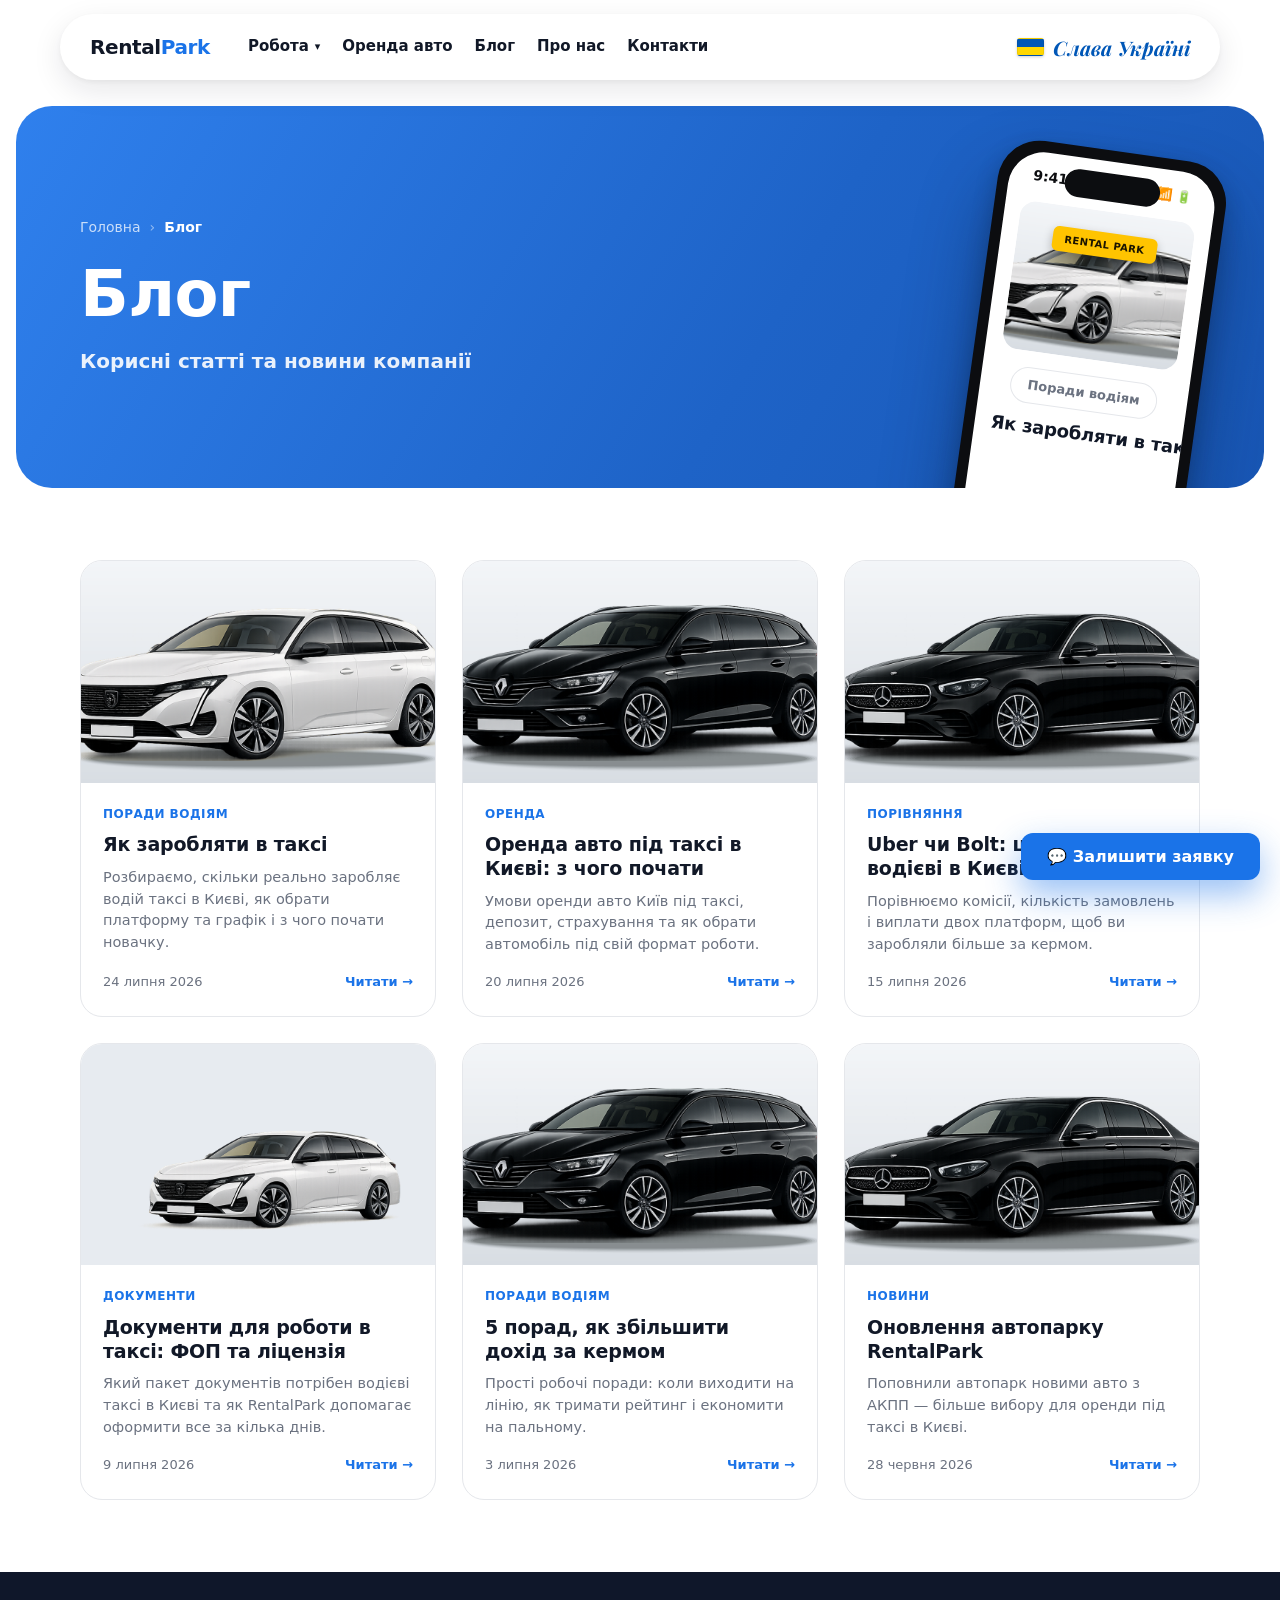
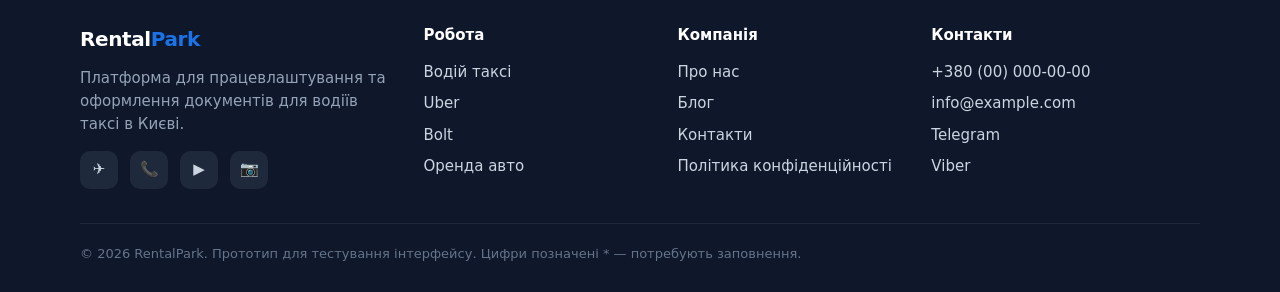
==== blog.html @ f4e036a7 "Add "Слава Україні" slogan to header on all pages Place the slogan in the right side of the header w" ====
<!DOCTYPE html>
<html lang="uk">
<head>
<meta charset="UTF-8">
<meta name="viewport" content="width=device-width, initial-scale=1">
<title>Блог — корисні статті для водіїв таксі в Києві | RentalPark</title>
<meta name="description" content="Блог RentalPark: як заробляти в таксі, оренда авто Київ, поради для водіїв таксі в Києві, порівняння Uber та Bolt, оформлення документів. Корисні статті та новини компанії.">
<meta name="keywords" content="блог таксі, як заробляти в таксі, водій таксі Київ, оренда авто Київ, поради водіям, Uber, Bolt">
<link rel="stylesheet" href="styles.css?v=5">
<link rel="preconnect" href="https://fonts.googleapis.com">
<link rel="preconnect" href="https://fonts.gstatic.com" crossorigin>
<link href="https://fonts.googleapis.com/css2?family=Playfair+Display:ital,wght@1,600;1,700&display=swap" rel="stylesheet">
</head>
<body>

<!-- HEADER -->
<header>
  <div class="nav">
    <a href="index.html" class="logo">Rental<span>Park</span></a>
    <nav class="menu">
      <div class="has-dropdown">
        <button type="button" class="drop-toggle" onclick="toggleDrop(this)">Робота <span class="chev">▾</span></button>
        <div class="dropdown">
          <div class="dd-head">Водій</div>
          <a class="dd-uber" href="uber.html"><span class="dd-dot"></span>Uber</a>
          <a class="dd-bolt" href="bolt.html"><span class="dd-dot"></span>Bolt</a>
        </div>
      </div>
      <a href="orenda.html">Оренда авто</a>
      <a href="blog.html">Блог</a>
      <a href="index.html#about">Про нас</a>
      <a href="index.html#contacts">Контакти</a>
    </nav>
    <div class="nav-right">
      <span class="ua-slogan"><span class="ua-flag" aria-hidden="true"></span>Слава Україні</span>
      <button class="burger" onclick="toggleMenu()">☰</button>
    </div>
  </div>
</header>

<!-- HERO -->
<section class="blog-hero">
  <div class="wrap blog-grid2">
    <div class="bh-text">
      <nav class="crumbs" aria-label="Хлібні крихти">
        <a href="index.html">Головна</a>
        <span class="sep">›</span>
        <span class="cur">Блог</span>
      </nav>
      <h1>Блог</h1>
      <p class="bh-sub">Корисні статті та новини компанії</p>
    </div>
    <div class="bh-phone-wrap">
      <div class="phone">
        <div class="phone-screen">
          <div class="phone-notch"></div>
          <div class="phone-status">
            <span>9:41</span>
            <span class="ps-ic">📶 🔋</span>
          </div>
          <div class="ph-article">
            <div class="ph-photo">
              <img src="peugeot-308.png" alt="Peugeot 308 SW із наклейкою Rental Park" onerror="this.style.display='none'">
              <span class="ph-roof">RENTAL PARK</span>
            </div>
            <span class="ph-cat">Поради водіям</span>
            <div class="ph-title">Як заробляти в таксі</div>
          </div>
        </div>
      </div>
    </div>
  </div>
</section>

<!-- ARTICLES -->
<section id="articles">
  <div class="wrap">
    <div class="grid blog-list">

      <article class="post-card">
        <a class="post-photo" href="#" onclick="return false;"><img src="peugeot-308.png" alt="Як заробляти в таксі" loading="lazy" onerror="this.style.display='none'"></a>
        <div class="post-body">
          <span class="post-cat">Поради водіям</span>
          <h3>Як заробляти в таксі</h3>
          <p>Розбираємо, скільки реально заробляє водій таксі в Києві, як обрати платформу та графік і з чого почати новачку.</p>
          <div class="post-foot"><span>24 липня 2026</span><a class="read" href="#" onclick="return false;">Читати →</a></div>
        </div>
      </article>

      <article class="post-card">
        <a class="post-photo" href="#" onclick="return false;"><img src="renault-megane.png" alt="Оренда авто під таксі" loading="lazy" onerror="this.style.display='none'"></a>
        <div class="post-body">
          <span class="post-cat">Оренда</span>
          <h3>Оренда авто під таксі в Києві: з чого почати</h3>
          <p>Умови оренди авто Київ під таксі, депозит, страхування та як обрати автомобіль під свій формат роботи.</p>
          <div class="post-foot"><span>20 липня 2026</span><a class="read" href="#" onclick="return false;">Читати →</a></div>
        </div>
      </article>

      <article class="post-card">
        <a class="post-photo" href="#" onclick="return false;"><img src="mercedes-e.png" alt="Uber чи Bolt" loading="lazy" onerror="this.style.display='none'"></a>
        <div class="post-body">
          <span class="post-cat">Порівняння</span>
          <h3>Uber чи Bolt: що обрати водієві в Києві</h3>
          <p>Порівнюємо комісії, кількість замовлень і виплати двох платформ, щоб ви заробляли більше за кермом.</p>
          <div class="post-foot"><span>15 липня 2026</span><a class="read" href="#" onclick="return false;">Читати →</a></div>
        </div>
      </article>

      <article class="post-card">
        <a class="post-photo" href="#" onclick="return false;"><img src="car-rental.png" alt="Документи для роботи в таксі" loading="lazy" onerror="this.style.display='none'"></a>
        <div class="post-body">
          <span class="post-cat">Документи</span>
          <h3>Документи для роботи в таксі: ФОП та ліцензія</h3>
          <p>Який пакет документів потрібен водієві таксі в Києві та як RentalPark допомагає оформити все за кілька днів.</p>
          <div class="post-foot"><span>9 липня 2026</span><a class="read" href="#" onclick="return false;">Читати →</a></div>
        </div>
      </article>

      <article class="post-card">
        <a class="post-photo" href="#" onclick="return false;"><img src="renault-megane.png" alt="Як збільшити дохід за кермом" loading="lazy" onerror="this.style.display='none'"></a>
        <div class="post-body">
          <span class="post-cat">Поради водіям</span>
          <h3>5 порад, як збільшити дохід за кермом</h3>
          <p>Прості робочі поради: коли виходити на лінію, як тримати рейтинг і економити на пальному.</p>
          <div class="post-foot"><span>3 липня 2026</span><a class="read" href="#" onclick="return false;">Читати →</a></div>
        </div>
      </article>

      <article class="post-card">
        <a class="post-photo" href="#" onclick="return false;"><img src="mercedes-e.png" alt="Оновлення автопарку RentalPark" loading="lazy" onerror="this.style.display='none'"></a>
        <div class="post-body">
          <span class="post-cat">Новини</span>
          <h3>Оновлення автопарку RentalPark</h3>
          <p>Поповнили автопарк новими авто з АКПП — більше вибору для оренди під таксі в Києві.</p>
          <div class="post-foot"><span>28 червня 2026</span><a class="read" href="#" onclick="return false;">Читати →</a></div>
        </div>
      </article>

    </div>
  </div>
</section>

<!-- FOOTER -->
<footer id="contacts">
  <div class="wrap">
    <div class="foot-grid">
      <div>
        <div class="logo" style="color:#fff;margin-bottom:12px">Rental<span>Park</span></div>
        <p style="color:#94A3B8">Платформа для працевлаштування та оформлення документів для водіїв таксі в Києві.</p>
        <div class="socials"><a href="#">✈</a><a href="#">📞</a><a href="#">▶</a><a href="#">📷</a></div>
      </div>
      <div><h5>Робота</h5><div class="foot-links"><a href="index.html#work">Водій таксі</a><a href="uber.html">Uber</a><a href="bolt.html">Bolt</a><a href="orenda.html">Оренда авто</a></div></div>
      <div><h5>Компанія</h5><div class="foot-links"><a href="index.html#about">Про нас</a><a href="blog.html">Блог</a><a href="index.html#contacts">Контакти</a><a href="#">Політика конфіденційності</a></div></div>
      <div><h5>Контакти</h5><div class="foot-links"><a href="tel:+380000000000">+380 (00) 000-00-00</a><a href="mailto:info@example.com">info@example.com</a><a href="#">Telegram</a><a href="#">Viber</a></div></div>
    </div>
    <div class="copyright">© 2026 RentalPark. Прототип для тестування інтерфейсу. Цифри позначені * — потребують заповнення.</div>
  </div>
</footer>

<!-- STICKY CTA -->
<button class="btn btn-primary sticky-cta mobile-bar" onclick="openModal()">💬 Залишити заявку</button>

<!-- MODAL -->
<div class="modal" id="modal">
  <div class="join-box">
    <button class="join-close" onclick="closeModal()" aria-label="Закрити">×</button>
    <div class="join-content">
      <h2>Приєднуйся до<br>нашої команди!</h2>
      <p>Заповніть форму нижче та наші менеджери зв'яжуться із вами.</p>
      <form onsubmit="return submitForm(event,'f2')">
        <div class="join-fields">
          <label class="join-input">
            <svg viewBox="0 0 24 24" width="18" height="18" fill="#111" aria-hidden="true"><path d="M12 12a5 5 0 1 0 0-10 5 5 0 0 0 0 10Zm0 2c-5 0-9 2.5-9 6v1h18v-1c0-3.5-4-6-9-6Z"/></svg>
            <input required type="text" placeholder="Ваше ім'я">
          </label>
          <label class="join-input">
            <svg viewBox="0 0 24 24" width="18" height="18" fill="#111" aria-hidden="true"><path d="M6.6 10.8a15 15 0 0 0 6.6 6.6l2.2-2.2c.3-.3.7-.4 1-.2 1.1.4 2.3.6 3.6.6.6 0 1 .4 1 1V20c0 .6-.4 1-1 1C10.6 21 3 13.4 3 4c0-.6.4-1 1-1h3.4c.6 0 1 .4 1 1 0 1.3.2 2.5.6 3.6.1.4 0 .8-.3 1l-2.1 2.2Z"/></svg>
            <input required type="tel" placeholder="+380 000 000-00">
          </label>
        </div>
        <div class="join-submit-row">
          <button class="join-btn" type="submit"><span class="jb-ic">↘</span>Залишити заявку</button>
          <p class="join-consent">Натискаючи кнопку «Залишити заявку», ви автоматично погоджуєтесь із <a href="#">політикою конфіденційності</a> та обробкою персональних даних.</p>
        </div>
      </form>
      <div class="ok-msg" id="ok-f2">✓ Дякуємо! Менеджер зв'яжеться найближчим часом.</div>
    </div>
    <img class="join-photo" src="join.png" alt="" onerror="this.style.display='none'">
  </div>
</div>

<script src="app.js"></script>
</body>
</html>
---- styles.css ----
:root{
    --primary:#1A73E8; --primary-600:#155CC0; --accent:#FFC400;
    --ink:#111827; --muted:#6B7280; --bg:#FFFFFF; --bg-soft:#F5F7FA;
    --success:#16A34A; --line:#E5E7EB; --radius:16px;
    --shadow:0 10px 30px rgba(17,24,39,.08);
    --font:"Segoe UI",Roboto,Inter,system-ui,Arial,sans-serif;
  }
  *{box-sizing:border-box;margin:0;padding:0}
  html{scroll-behavior:smooth}
  body{font-family:var(--font);color:var(--ink);background:var(--bg);line-height:1.55;font-size:17px}
  img{max-width:100%;display:block}
  a{color:inherit;text-decoration:none}
  .wrap{max-width:1160px;margin:0 auto;padding:0 20px}
  section{padding:72px 0}
  h1,h2,h3{line-height:1.15;font-weight:800;letter-spacing:-.01em}
  h2{font-size:clamp(26px,3.4vw,38px);margin-bottom:12px}
  .lead{color:var(--muted);font-size:18px;max-width:720px}
  .center{text-align:center;margin-inline:auto}
  .btn{display:inline-flex;align-items:center;gap:8px;border:0;cursor:pointer;
    font-family:inherit;font-weight:700;font-size:16px;padding:14px 26px;border-radius:12px;transition:.18s}
  .btn-primary{background:var(--primary);color:#fff}
  .btn-primary:hover{background:var(--primary-600);transform:translateY(-1px)}
  .btn-ghost{background:#fff;color:var(--primary);border:2px solid var(--primary)}
  .btn-ghost:hover{background:var(--primary);color:#fff}
  .btn-lg{padding:16px 32px;font-size:17px}
  .tag{display:inline-flex;align-items:center;gap:8px;background:rgba(26,115,232,.1);
    color:var(--primary-600);font-weight:700;font-size:14px;padding:8px 14px;border-radius:999px}
  .grid{display:grid;gap:22px}

  /* HEADER */
  header{position:sticky;top:0;z-index:40;background:transparent;padding:14px 16px}
  .nav{max-width:1160px;margin:0 auto;display:flex;align-items:center;gap:26px;height:66px;
    padding:0 30px;background:#fff;border-radius:40px;
    box-shadow:0 10px 30px rgba(17,24,39,.10),0 2px 6px rgba(17,24,39,.05)}
  .logo{font-weight:900;font-size:20px;letter-spacing:-.02em}
  .logo span{color:var(--primary)}
  .menu{display:flex;gap:22px;margin-left:12px;font-weight:600;font-size:15px}
  .menu a:hover{color:var(--primary)}
  .nav-right{margin-left:auto;display:flex;align-items:center;gap:16px}
  .phone{font-weight:800;white-space:nowrap}
  .ua-slogan{display:inline-flex;align-items:center;gap:9px;white-space:nowrap;
    font-family:"Playfair Display",Georgia,"Times New Roman",serif;
    font-style:italic;font-weight:700;font-size:20px;letter-spacing:.01em;
    color:#0057B7;text-shadow:0 1px 0 rgba(255,255,255,.6)}
  .ua-flag{width:27px;height:18px;flex:0 0 auto;border-radius:3px;
    background:linear-gradient(#0057B7 0 50%,#FFD700 50% 100%);
    box-shadow:0 1px 3px rgba(0,0,0,.18);border:1px solid rgba(0,0,0,.06)}
  .burger{display:none;font-size:26px;background:none;border:0;cursor:pointer}
  @media(max-width:560px){.ua-slogan{font-size:16px;gap:7px}.ua-flag{width:22px;height:15px}}
  @media(max-width:380px){.ua-slogan .ua-flag{display:none}}

  /* HEADER DROPDOWN */
  .has-dropdown{position:relative}
  .drop-toggle{display:inline-flex;align-items:center;gap:6px;cursor:pointer;
    font-family:inherit;font-weight:600;font-size:15px;color:inherit;background:none;border:0;padding:0}
  .drop-toggle:hover{color:var(--primary)}
  .drop-toggle .chev{font-size:11px;transition:transform .2s}
  .has-dropdown:hover .drop-toggle .chev,.has-dropdown.open .drop-toggle .chev{transform:rotate(180deg)}
  .dropdown{position:absolute;top:calc(100% + 12px);left:-14px;min-width:200px;background:#fff;
    border:1px solid var(--line);border-radius:14px;box-shadow:var(--shadow);padding:8px;
    opacity:0;visibility:hidden;transform:translateY(6px);transition:.18s;z-index:50}
  .has-dropdown:hover .dropdown,.has-dropdown.open .dropdown{opacity:1;visibility:visible;transform:translateY(0)}
  .dropdown::before{content:"";position:absolute;top:-12px;left:0;right:0;height:12px}
  .dd-head{font-size:12px;font-weight:700;text-transform:uppercase;letter-spacing:.05em;
    color:var(--muted);padding:8px 12px;border-bottom:1px solid var(--line);margin-bottom:6px}
  .dropdown a{display:flex;align-items:center;gap:12px;padding:10px 12px;border-radius:10px;
    font-weight:700;font-size:15px;transition:.15s}
  .dropdown a:hover{background:var(--bg-soft)}
  .dd-dot{width:10px;height:10px;flex:0 0 10px;border-radius:50%}
  .dd-uber{color:#111827}
  .dd-uber .dd-dot{background:#111827}
  .dd-bolt{color:#34C759}
  .dd-bolt .dd-dot{background:#34C759}

  /* HERO */
  .hero{background:linear-gradient(180deg,#E9F2FE 0%,#D6E6FF 100%);
    border-radius:36px;margin:12px 16px 0;padding:clamp(30px,4vw,58px) 0}
  .hero-grid{display:grid;grid-template-columns:1fr 1fr;gap:48px;align-items:center}
  .hero h1{font-size:clamp(32px,4.6vw,54px);margin:0 0 22px}
  .hero .accent{color:var(--primary)}
  .hero-text .lead{margin-bottom:30px}

  /* START BUTTON */
  .btn-start{display:inline-flex;align-items:center;gap:16px;background:var(--accent);
    color:#1a1400;font-weight:800;font-size:18px;padding:8px 32px 8px 8px;border-radius:999px;
    box-shadow:0 12px 26px rgba(255,196,0,.4);transition:.2s}
  .btn-start:hover{transform:translateY(-2px);box-shadow:0 16px 32px rgba(255,196,0,.5)}
  .bs-ic{width:52px;height:52px;flex:0 0 52px;border-radius:50%;background:#fff;color:#111;
    display:grid;place-items:center;font-size:22px}

  /* HERO CARDS */
  .hero-cards{display:grid;grid-template-columns:1fr 1fr;gap:16px}
  .hcard{position:relative;display:flex;flex-direction:column;border-radius:22px;
    padding:26px 28px;min-height:224px;overflow:hidden;transition:.2s}
  .hcard:hover{transform:translateY(-4px)}
  .hc-yellow{grid-column:1 / -1}
  .hc-arrow{position:absolute;top:22px;right:22px;width:46px;height:46px;flex:0 0 46px;
    border-radius:50%;background:#fff;color:#111;display:grid;place-items:center;
    font-size:22px;transition:.2s}
  .hcard:hover .hc-arrow{transform:translate(3px,-3px)}
  .hc-label{font-size:15px;font-weight:600;opacity:.85;margin-bottom:6px}
  .hc-title{font-size:clamp(22px,2.3vw,29px);font-weight:800;line-height:1.1;
    letter-spacing:-.01em;max-width:78%}
  .hc-foot{margin-top:auto;padding-top:20px}
  .hc-foot span{display:block;font-size:14px;opacity:.82;margin-bottom:2px}
  .hc-foot b{font-size:clamp(20px,2.1vw,26px);font-weight:900}
  .hc-blue{background:var(--primary);color:#fff}
  .hc-green{background:#3FCB79;color:#0E2D18}
  .hc-yellow{background:#FFBB00;color:#3a2f00}
  .hc-car{position:absolute;right:-2%;bottom:-6%;width:66%;max-width:440px;height:auto;
    pointer-events:none;z-index:0}
  .hcard .hc-label,.hcard .hc-title,.hcard .hc-foot{position:relative;z-index:2}
  .hcard .hc-arrow{z-index:3}
  @media(max-width:900px){.hc-car{width:58%;bottom:-4%}}
  @media(max-width:560px){
    .hero-cards{grid-template-columns:1fr;gap:14px}
    .hcard{min-height:auto;padding:30px 26px;text-align:center}
    .hc-arrow{top:20px;right:20px}
    .hc-title{max-width:none;font-size:26px;overflow-wrap:break-word}
    .hc-yellow{text-align:left}
    .hc-yellow .hc-title{max-width:70%}
    .hc-car{width:52%;bottom:-2%}
  }

  /* WHY / ABOUT */
  .why-grid{display:grid;grid-template-columns:1fr 1fr;gap:56px;align-items:stretch}
  .why-left{display:flex;flex-direction:column;justify-content:space-between;gap:40px}
  .why-left h2{font-size:clamp(28px,3.4vw,44px);line-height:1.12;margin:0}
  .why-right p{color:var(--muted);font-size:17px;line-height:1.6;margin-bottom:18px}
  .why-right p:last-child{margin-bottom:0}
  .why-right strong{color:var(--ink);font-weight:800}
  .proof{display:flex;align-items:center}
  .avatars{display:flex;position:relative;z-index:2}
  .avatar{width:50px;height:50px;border-radius:50%;border:3px solid #fff;overflow:hidden;
    margin-right:-14px;box-shadow:0 3px 10px rgba(17,24,39,.15);
    background-image:url("data:image/svg+xml,%3Csvg xmlns='http://www.w3.org/2000/svg' viewBox='0 0 40 40'%3E%3Ccircle cx='20' cy='15' r='7' fill='white'/%3E%3Cpath d='M7 36c0-7.2 5.8-13 13-13s13 5.8 13 13z' fill='white'/%3E%3C/svg%3E");
    background-repeat:no-repeat;background-position:center bottom;background-size:78%}
  .avatar:nth-child(1){background-color:#60A5FA}
  .avatar:nth-child(2){background-color:#34D399}
  .avatar:nth-child(3){background-color:#94A3B8}
  .avatar img{width:100%;height:100%;object-fit:cover;border-radius:50%}
  .proof-pill{display:flex;align-items:center;gap:14px;background:#fff;border:1px solid var(--line);
    border-radius:999px;padding:12px 28px 12px 34px;margin-left:-16px;box-shadow:var(--shadow)}
  .proof-pill b{font-size:32px;font-weight:900;color:#F2A200;line-height:1}
  .proof-pill span{font-size:14px;color:var(--muted);line-height:1.3}
  @media(max-width:900px){.why-grid{grid-template-columns:1fr;gap:36px}}

  /* ROAD / EARN */
  .road-sec{background:var(--bg-soft)}
  .road-grid{display:grid;grid-template-columns:1fr 1fr;gap:40px;align-items:center}
  .road-text h2{margin:0}
  .accent-y{color:#F5A200}
  .road-list{list-style:none;display:grid;gap:20px;margin-top:30px}
  .road-list li{position:relative;padding-left:28px;font-size:20px;font-weight:700;
    letter-spacing:-.01em;color:var(--ink)}
  .road-list li::before{content:"";position:absolute;left:2px;top:.62em;width:10px;height:10px;
    border-radius:50%;background:var(--primary);transform:translateY(-50%)}
  .road-art{display:flex;justify-content:center}
  .road-art svg{width:100%;max-width:400px;height:auto}
  .road-dash{animation:dashmove 1.4s linear infinite}
  @keyframes dashmove{to{stroke-dashoffset:-100}}
  .road-car{animation:carbob 2.6s ease-in-out infinite}
  @keyframes carbob{0%,100%{transform:translateY(0)}50%{transform:translateY(-7px)}}
  @media(prefers-reduced-motion:reduce){.road-dash,.road-car{animation:none}}
  @media(max-width:900px){.road-grid{grid-template-columns:1fr;gap:24px}
    .road-art svg{max-width:300px}}

  /* PLATFORM TABS */
  .ptabs{display:flex;gap:8px;padding-left:10px;position:relative;z-index:2}
  .ptab{font-family:inherit;font-weight:800;font-size:16px;padding:15px 38px;border:0;cursor:pointer;
    background:#E7E9EE;color:var(--muted);border-radius:16px 16px 0 0;margin-bottom:-8px;transition:.15s}
  .ptab:hover{color:var(--ink)}
  .ptab[data-tab="uber"].is-active{background:#0E0E0E;color:#fff}
  .ptab[data-tab="bolt"].is-active{background:#0F1512;color:#fff}
  .ptab-mobile{display:none;align-items:center;justify-content:space-between;margin-bottom:14px}
  .pnav{width:46px;height:46px;border-radius:50%;border:1px solid var(--line);background:#fff;
    font-size:22px;line-height:1;cursor:pointer;color:var(--ink)}
  .pcur{font-weight:800;font-size:18px}
  .pslide{position:relative;display:none;overflow:hidden;border-radius:22px;min-height:340px;padding:52px 56px}
  .pslide.is-active{display:block}
  .pslide-uber{background:#0E0E0E}
  .pslide-bolt{background:#0F1512}
  .plogo{position:absolute;top:40px;right:52px;font-weight:900;font-size:30px;letter-spacing:-.02em;z-index:3;color:#fff}
  .pslide-bolt .plogo{color:#2FD180}
  .ptext{position:relative;z-index:2;max-width:48%}
  .pslide h2{color:#fff;margin-bottom:16px}
  .ptext p{color:rgba(255,255,255,.78);font-size:18px;line-height:1.55;margin-bottom:28px}
  .pcar{position:absolute;right:-1%;bottom:0;width:60%;max-width:720px;z-index:1;pointer-events:none;line-height:0}
  .pcar-img{position:absolute;right:0;bottom:0;width:100%;height:auto}
  .pcar-ph{width:100%;height:auto;display:block}
  .pslide-uber .pcar-ph .b{fill:#2A2A2A}
  .pslide-uber .pcar-ph .w{fill:#0E0E0E}
  .pslide-uber .pcar-ph .t{fill:#171717}
  .pslide-uber .pcar-ph .h{fill:#3d3d3d}
  .pslide-bolt .pcar-ph .b{fill:#E9EDEA}
  .pslide-bolt .pcar-ph .w{fill:#0F1512}
  .pslide-bolt .pcar-ph .t{fill:#141414}
  .pslide-bolt .pcar-ph .h{fill:#2FD180}
  @media(max-width:900px){
    .ptabs{display:none}
    .ptab-mobile{display:flex}
    .pslide{padding:32px 24px;min-height:430px}
    .ptext{max-width:100%}
    .pcar{width:108%;opacity:.3;right:-10%}
    .plogo{font-size:24px;top:26px;right:24px}
  }

  /* WORK WITH US */
  .job-grid{grid-template-columns:repeat(2,1fr);gap:26px}
  .job-card{background:#fff;border:1px solid var(--line);border-radius:28px;
    padding:40px 40px 36px;display:flex;flex-direction:column}
  .job-card h3{font-size:clamp(24px,2.6vw,32px);letter-spacing:-.01em;margin-bottom:16px}
  .job-card>p{color:var(--muted);font-size:16px;line-height:1.6;margin-bottom:20px}
  .job-cond{list-style:none;display:grid;gap:11px;margin-bottom:26px}
  .job-cond li{position:relative;padding-left:28px;font-size:15.5px;line-height:1.45;color:var(--ink)}
  .job-cond li::before{content:"✓";position:absolute;left:0;top:0;color:var(--success);font-weight:800}
  .job-foot{margin-top:auto}
  .job-sal span{display:block;font-size:15px;color:var(--muted)}
  .job-sal b{display:block;font-size:30px;font-weight:900;margin:2px 0 22px}
  @media(max-width:900px){.job-grid{grid-template-columns:1fr}
    .job-card{padding:30px 26px}}
  /* OUR FLEET */
  .fleet-cars .car-photo{aspect-ratio:2/1;background:#EDF0F3}
  .fleet-cars .car-desc{color:var(--muted);font-size:14px;line-height:1.5;padding:0 6px;margin-bottom:14px}
  .fleet-cars .btn-book{margin-top:auto}

  .rent-banner{position:relative;overflow:hidden;background:#F2F3F5;border-radius:28px;
    margin-top:26px;min-height:300px;padding:52px 56px}
  .rent-banner h3{font-size:clamp(26px,3vw,40px);letter-spacing:-.01em;margin-bottom:16px}
  .rent-banner p{color:var(--muted);font-size:17px;line-height:1.6;max-width:52%;
    margin-bottom:30px;position:relative;z-index:2}
  .rent-banner .btn-start{position:relative;z-index:2}
  .rb-car{position:absolute;right:3%;top:50%;transform:translateY(-50%);width:44%;
    max-width:540px;height:auto;pointer-events:none;z-index:1}
  @media(max-width:900px){
    .rent-banner{padding:32px 26px;min-height:auto}
    .rent-banner p{max-width:100%}
    .rb-car{position:static;transform:none;width:88%;margin:24px auto 0;display:block}
  }

  /* OFFER CARDS */
  .offers{grid-template-columns:repeat(3,1fr)}
  .card{background:#fff;border:1px solid var(--line);border-radius:var(--radius);padding:26px;box-shadow:var(--shadow);transition:.2s}
  .card:hover{transform:translateY(-4px)}
  .card h3{font-size:20px;margin-bottom:8px}
  .card p{color:var(--muted);font-size:15px;margin-bottom:16px}
  .price-badge{font-weight:800;color:var(--success)}

  /* ADVANTAGES */
  .adv{grid-template-columns:repeat(5,1fr)}
  .adv-item{background:var(--bg-soft);border-radius:var(--radius);padding:22px;position:relative}
  .adv-item .n{position:absolute;top:16px;right:18px;font-weight:900;color:var(--line);font-size:26px}
  .adv-item .ic{width:44px;height:44px;border-radius:12px;background:#fff;color:var(--primary);
    display:grid;place-items:center;font-size:22px;margin-bottom:12px;box-shadow:var(--shadow)}
  .adv-item h4{font-size:16px;margin-bottom:6px}
  .adv-item p{font-size:14px;color:var(--muted)}

  /* PLATFORMS */
  .plat{grid-template-columns:repeat(3,1fr)}
  .plat a{background:#fff;border:1px solid var(--line);border-radius:var(--radius);padding:28px;text-align:center;box-shadow:var(--shadow);transition:.2s}
  .plat a:hover{transform:translateY(-4px);border-color:var(--primary)}
  .plat .name{font-weight:900;font-size:26px;margin-bottom:8px}
  .plat p{color:var(--muted);font-size:14px}

  /* STEPS */
  .steps{grid-template-columns:repeat(4,1fr)}
  .step{padding:24px;border-radius:var(--radius);background:#fff;border:1px solid var(--line)}
  .step .num{width:44px;height:44px;border-radius:50%;background:var(--primary);color:#fff;
    font-weight:800;display:grid;place-items:center;margin-bottom:14px}
  .step h4{font-size:17px;margin-bottom:6px}
  .step p{color:var(--muted);font-size:14px}
  .section-soft{background:var(--bg-soft)}

  /* REVIEWS */
  .rev{grid-template-columns:repeat(3,1fr)}
  .rev-card{background:#fff;border:1px solid var(--line);border-radius:var(--radius);padding:24px;box-shadow:var(--shadow)}
  .stars{color:var(--accent);margin-bottom:10px;font-size:16px}
  .rev-card p{font-size:15px}
  .rev-card .who{margin-top:14px;font-weight:700;font-size:14px;color:var(--muted)}

  /* PRICING */
  .pricing{grid-template-columns:repeat(2,1fr);max-width:820px;margin-inline:auto}
  .plan{background:#fff;border:2px solid var(--line);border-radius:20px;padding:30px;position:relative}
  .plan.vip{border-color:var(--primary)}
  .plan .badge{position:absolute;top:-14px;left:30px;background:var(--primary);color:#fff;
    font-size:13px;font-weight:700;padding:5px 12px;border-radius:999px}
  .plan h3{font-size:24px;margin-bottom:6px}
  .plan .cost{font-size:16px;color:var(--muted);margin:12px 0}
  .plan .cost b{font-size:30px;color:var(--ink)}
  .plan ul{list-style:none;margin:16px 0 22px;display:grid;gap:10px}
  .plan li{display:flex;gap:10px;font-size:15px}
  .plan li::before{content:"✓";color:var(--success);font-weight:800}

  /* FAQ */
  .faq{max-width:820px;margin-inline:auto}
  .q{border:1px solid var(--line);border-radius:12px;margin-bottom:12px;background:#fff;overflow:hidden}
  .q button{width:100%;text-align:left;background:none;border:0;padding:18px 20px;font-family:inherit;
    font-weight:700;font-size:16px;cursor:pointer;display:flex;justify-content:space-between;gap:16px}
  .q .a{max-height:0;overflow:hidden;transition:max-height .25s ease;color:var(--muted)}
  .q .a p{padding:0 20px 18px}
  .q.open .a{max-height:260px}
  .q .chev{transition:.2s;color:var(--primary)}
  .q.open .chev{transform:rotate(180deg)}

  /* LEAD FORM */
  .lead-sec{background:linear-gradient(135deg,var(--primary),var(--primary-600));color:#fff}
  .lead-box{background:#fff;color:var(--ink);border-radius:22px;box-shadow:var(--shadow);
    padding:34px;max-width:520px;margin:22px auto 0}
  .lead-box h3{font-size:22px;margin-bottom:6px}
  .field{margin-bottom:14px}
  .field input{width:100%;padding:14px 16px;border:1.5px solid var(--line);border-radius:12px;font-size:16px;font-family:inherit}
  .field input:focus{outline:0;border-color:var(--primary)}
  .consent{font-size:12px;color:var(--muted);margin-top:10px}
  .consent a{color:var(--primary)}

  /* BLOG */
  .blog{grid-template-columns:repeat(3,1fr)}
  .post{background:#fff;border:1px solid var(--line);border-radius:var(--radius);overflow:hidden;box-shadow:var(--shadow)}
  .post .thumb{height:150px;background:linear-gradient(120deg,#dbeafe,#eff6ff);display:grid;place-items:center;color:var(--primary);font-weight:800}
  .post .body{padding:18px}
  .post .cat{font-size:12px;color:var(--primary);font-weight:700;text-transform:uppercase}
  .post h4{font-size:16px;margin:6px 0}
  .post .meta{font-size:13px;color:var(--muted)}

  /* FOOTER */
  footer{background:#0F172A;color:#CBD5E1;padding:52px 0 28px;font-size:15px}
  .foot-grid{display:grid;grid-template-columns:1.4fr 1fr 1fr 1.2fr;gap:30px}
  footer h5{color:#fff;font-size:15px;margin-bottom:14px}
  footer a:hover{color:#fff}
  .foot-links{display:grid;gap:8px}
  .socials{display:flex;gap:12px;margin-top:14px}
  .socials a{width:38px;height:38px;border-radius:10px;background:#1E293B;display:grid;place-items:center}
  .copyright{border-top:1px solid #1E293B;margin-top:34px;padding-top:20px;font-size:13px;color:#64748B}

  /* STICKY CTA */
  .sticky-cta{position:fixed;right:20px;bottom:20px;z-index:45;box-shadow:0 14px 34px rgba(26,115,232,.45)}
  @media(max-width:900px){.sticky-cta.mobile-bar{left:0;right:0;bottom:0;border-radius:0;justify-content:center;padding:16px}}

  /* MODAL */
  .modal{position:fixed;inset:0;z-index:60;background:rgba(15,23,42,.6);display:none;
    align-items:center;justify-content:center;padding:20px}
  .modal.on{display:flex}
  .modal-box{background:#fff;border-radius:20px;max-width:440px;width:100%;padding:30px;position:relative}
  .modal-box h3{font-size:22px;margin-bottom:6px}
  .modal-box .close{position:absolute;top:14px;right:16px;font-size:26px;background:none;border:0;cursor:pointer;color:var(--muted)}
  .promo{background:rgba(22,163,74,.12);color:var(--success);font-weight:700;font-size:14px;
    padding:10px 14px;border-radius:10px;margin-bottom:16px}
  .ok-msg{display:none;background:rgba(22,163,74,.12);color:var(--success);padding:16px;border-radius:12px;font-weight:700;text-align:center}

  /* JOIN MODAL */
  .join-box{position:relative;overflow:hidden;background:#FFC400;border-radius:28px;
    width:100%;max-width:1000px;min-height:440px;display:flex}
  .join-close{position:absolute;top:20px;right:20px;width:48px;height:48px;border-radius:50%;
    background:#fff;border:0;cursor:pointer;font-size:24px;color:#111;z-index:5;
    display:grid;place-items:center;line-height:1}
  .join-content{padding:48px 52px;flex:1;z-index:2}
  .join-box h2{font-size:clamp(30px,4vw,50px);line-height:1.04;color:#111;
    letter-spacing:-.02em;margin-bottom:16px;font-weight:800}
  .join-content>p{font-size:18px;color:#3a2f00;line-height:1.5;margin-bottom:30px;max-width:460px}
  .join-fields{display:flex;gap:16px;margin-bottom:22px;flex-wrap:wrap;max-width:620px}
  .join-input{flex:1;min-width:220px;display:flex;align-items:center;gap:12px;
    background:#fff;border-radius:999px;padding:15px 24px}
  .join-input svg{flex:0 0 18px}
  .join-input input{border:0;outline:0;background:none;font-family:inherit;font-size:16px;width:100%;color:#111}
  .join-submit-row{display:flex;align-items:center;gap:24px;flex-wrap:wrap}
  .join-btn{display:inline-flex;align-items:center;gap:16px;background:#111;color:#fff;border:0;
    cursor:pointer;font-family:inherit;font-weight:800;font-size:17px;padding:8px 34px 8px 8px;
    border-radius:999px;transition:.15s}
  .join-btn:hover{transform:translateY(-1px)}
  .jb-ic{width:48px;height:48px;flex:0 0 48px;border-radius:50%;background:#fff;color:#111;
    display:grid;place-items:center;font-size:20px}
  .join-consent{font-size:12.5px;color:#3a2f00;line-height:1.4;max-width:300px}
  .join-consent a{color:#111;text-decoration:underline}
  .join-photo{position:absolute;right:0;bottom:0;height:100%;width:auto;max-width:46%;
    object-fit:cover;object-position:left bottom;z-index:1}
  /* themes */
  .join-box.theme-blue{background:#1A73E8}
  .join-box.theme-blue h2{color:#fff}
  .join-box.theme-blue .join-content>p{color:rgba(255,255,255,.88)}
  .join-box.theme-blue .join-consent{color:rgba(255,255,255,.82)}
  .join-box.theme-blue .join-consent a{color:#fff}
  .join-box.theme-green{background:#3FCB79}
  .join-box.theme-green h2{color:#0E2D18}
  .join-box.theme-green .join-content>p{color:#0E2D18}
  .join-box.theme-green .join-consent{color:#0E2D18}
  .join-box.theme-green .join-consent a{color:#0E2D18}
  @media(max-width:760px){
    .join-box{min-height:auto}
    .join-content{padding:34px 24px}
    .join-photo{display:none!important}
    .join-consent{max-width:none}
  }

  @media(max-width:900px){
    .menu,.phone{display:none}
    .burger{display:block}
    .hero-grid{grid-template-columns:1fr}
    .offers,.plat,.rev,.blog{grid-template-columns:1fr}
    .adv,.steps{grid-template-columns:repeat(2,1fr)}
    .pricing{grid-template-columns:1fr}
    .foot-grid{grid-template-columns:1fr 1fr}
    section{padding:52px 0}
  }

/* ================= ОРЕНДА PAGE ================= */
.oh-hero{background:linear-gradient(180deg,#EEF3FA 0%,#E1E9F5 100%);border-radius:36px;
  margin:12px 16px 0;padding:clamp(30px,4vw,56px) 0;overflow:hidden}
.oh-grid{display:grid;grid-template-columns:1.05fr .95fr;gap:40px;align-items:center}
.oh-left h1{font-size:clamp(30px,4.4vw,50px);line-height:1.08;margin-bottom:16px}
.oh-left h1 .accent{color:var(--primary)}
.oh-left p{color:var(--muted);font-size:18px;line-height:1.5;margin-bottom:30px;max-width:470px}
.oh-car{width:100%;max-width:600px;height:auto;justify-self:end}
.crumbs{display:flex;flex-wrap:wrap;align-items:center;gap:9px;font-size:14px;color:var(--muted);margin-bottom:22px}
.crumbs a:hover{color:var(--primary)}
.crumbs .sep{color:#9aa3af}
.crumbs .cur{color:var(--ink);font-weight:700}
.bolt-hero{background:linear-gradient(180deg,#E9F7EE 0%,#D7EFE0 100%)}
.bolt-accent{color:#12A150}
.bolt-hero .crumbs a:hover{color:#16A34A}

/* ================= BLOG PAGE ================= */
.blog-hero{background:linear-gradient(120deg,#2F80ED 0%,#1E63C7 60%,#1856B4 100%);
  border-radius:36px;margin:12px 16px 0;padding:clamp(30px,4vw,56px) 0;overflow:hidden;color:#fff}
.blog-grid2{display:grid;grid-template-columns:1.2fr .8fr;gap:30px;align-items:center;min-height:280px;position:relative}
.blog-hero .crumbs{color:rgba(255,255,255,.75)}
.blog-hero .crumbs a{color:rgba(255,255,255,.75)}
.blog-hero .crumbs a:hover{color:#fff}
.blog-hero .crumbs .sep{color:rgba(255,255,255,.5)}
.blog-hero .crumbs .cur{color:#fff}
.blog-hero h1{font-size:clamp(36px,5vw,64px);line-height:1.05;margin-bottom:18px}
.blog-hero .bh-sub{color:rgba(255,255,255,.9);font-size:clamp(17px,2vw,20px);font-weight:600;max-width:420px}
.bh-phone-wrap{position:relative;align-self:stretch}

/* PHONE MOCKUP */
.phone{position:absolute;right:0;top:-8px;width:230px;max-width:60vw;background:#0c0d10;
  border-radius:42px;padding:11px;
  box-shadow:0 40px 70px rgba(9,30,66,.45),0 8px 20px rgba(9,30,66,.3);
  transform:rotate(8deg)}
.phone-screen{position:relative;background:#fff;border-radius:36px;overflow:hidden;aspect-ratio:9/19.3}
.phone-notch{position:absolute;top:12px;left:50%;transform:translateX(-50%);width:96px;height:28px;
  background:#0c0d10;border-radius:16px;z-index:3}
.phone-status{position:relative;z-index:2;display:flex;justify-content:space-between;align-items:center;
  padding:14px 24px 8px;font-size:14px;font-weight:700;color:#0c0d10}
.phone-status .ps-ic{display:flex;gap:5px;align-items:center;font-size:12px}
.ph-article{padding:6px 16px 18px;text-align:center}
.ph-photo{position:relative;border-radius:16px;overflow:hidden;aspect-ratio:4/3.4;background:#e7ebf0}
.ph-photo img{width:100%;height:100%;object-fit:cover}
.ph-roof{position:absolute;top:14%;left:50%;transform:translateX(-50%);background:var(--accent);
  color:#1a1400;font-weight:900;font-size:10px;letter-spacing:.04em;padding:5px 12px;border-radius:6px;
  box-shadow:0 4px 10px rgba(0,0,0,.25);white-space:nowrap}
.ph-cat{display:inline-block;margin:16px 0 12px;padding:7px 16px;border:1px solid var(--line);
  border-radius:999px;font-size:13px;font-weight:600;color:var(--muted)}
.ph-title{font-size:18px;font-weight:800;line-height:1.25;letter-spacing:-.01em;color:var(--ink)}
@media(max-width:820px){
  .blog-grid2{grid-template-columns:1fr;text-align:center;min-height:auto}
  .blog-hero .bh-sub{margin:0 auto}
  .blog-hero .crumbs{justify-content:center}
  .bh-phone-wrap{align-self:auto;display:flex;justify-content:center}
  .phone{position:static;transform:rotate(0);width:230px;margin:26px auto 0}
}

/* BLOG LIST */
.blog-list{grid-template-columns:repeat(3,1fr);gap:26px}
.post-card{background:#fff;border:1px solid var(--line);border-radius:22px;overflow:hidden;
  display:flex;flex-direction:column;transition:.2s}
.post-card:hover{transform:translateY(-4px);box-shadow:var(--shadow)}
.post-photo{aspect-ratio:16/10;background:#e7ebf0;overflow:hidden}
.post-photo img{width:100%;height:100%;object-fit:cover}
.post-body{padding:22px 22px 24px;display:flex;flex-direction:column;flex:1}
.post-cat{align-self:flex-start;font-size:12px;font-weight:700;text-transform:uppercase;letter-spacing:.04em;
  color:var(--primary);margin-bottom:10px}
.post-card h3{font-size:19px;line-height:1.25;margin-bottom:10px}
.post-card p{color:var(--muted);font-size:14.5px;line-height:1.5;margin-bottom:16px}
.post-foot{margin-top:auto;display:flex;align-items:center;justify-content:space-between;
  font-size:13px;color:var(--muted)}
.post-foot .read{color:var(--primary);font-weight:700}
@media(max-width:900px){.blog-list{grid-template-columns:repeat(2,1fr)}}
@media(max-width:600px){.blog-list{grid-template-columns:1fr}}

.catalog{padding:48px 0 72px}
.sortbar{display:flex;align-items:center;gap:10px;flex-wrap:wrap;margin-bottom:30px}
.sortbar .sl{color:var(--muted);font-size:15px;margin-right:auto}
.sort-opt{background:none;border:1.5px solid transparent;cursor:pointer;font-family:inherit;
  font-weight:700;font-size:15px;color:var(--ink);padding:11px 24px;border-radius:999px;transition:.15s}
.sort-opt:hover{color:var(--primary)}
.sort-opt.is-active{border-color:var(--accent)}

.catalog-body{display:grid;grid-template-columns:250px 1fr;gap:34px;align-items:start}
.filters{display:flex;flex-direction:column}
.filter-group{border-bottom:1px solid var(--line)}
.filter-head{width:100%;display:flex;align-items:center;justify-content:space-between;background:none;
  border:0;cursor:pointer;font-family:inherit;font-weight:700;font-size:16px;color:var(--ink);padding:18px 4px}
.filter-head .fc{transition:transform .2s;color:var(--muted);font-size:12px}
.filter-group.open .fc{transform:rotate(180deg)}
.filter-body{max-height:0;overflow:hidden;transition:max-height .25s ease}
.filter-group.open .filter-body{max-height:340px}
.fb-in{padding:2px 4px 18px;display:grid;gap:11px}
.fopt{display:flex;align-items:center;gap:10px;font-size:15px;color:var(--muted);cursor:pointer}
.fopt input{width:16px;height:16px;accent-color:var(--primary)}

.cars{display:grid;grid-template-columns:repeat(3,1fr);gap:22px}
.car-card{background:#F7F8FA;border-radius:20px;padding:14px;display:flex;flex-direction:column}
.car-photo{position:relative;border-radius:14px;overflow:hidden;aspect-ratio:4/3;background:#E5E9EF;margin-bottom:14px}
.car-photo img{width:100%;height:100%;object-fit:cover}
.car-badge{position:absolute;top:12px;left:12px;width:34px;height:34px;border-radius:50%;
  background:var(--accent);color:#111;display:grid;place-items:center;font-weight:900;font-size:15px}
.car-arrows{position:absolute;bottom:10px;right:10px;display:flex;gap:6px}
.car-arrows button{width:30px;height:30px;border-radius:50%;border:0;background:rgba(255,255,255,.9);
  cursor:pointer;font-size:15px;color:#111;display:grid;place-items:center}
.car-brand{font-size:13px;color:var(--muted);display:flex;align-items:center;gap:7px;padding:0 6px}
.car-brand::before{content:"";width:7px;height:7px;border-radius:50%;background:var(--primary)}
.car-name{display:flex;align-items:baseline;justify-content:space-between;padding:2px 6px 0;margin-bottom:14px}
.car-name h3{font-size:22px;font-weight:800;letter-spacing:-.01em}
.car-name .yr{color:var(--muted);font-weight:700}
.car-specs{display:grid;grid-template-columns:1fr 1fr;gap:12px;padding:0 6px 14px;
  border-bottom:1px solid var(--line);margin-bottom:14px}
.car-specs .lbl{font-size:12px;color:#EC8B6A;margin-bottom:3px}
.car-specs .val{font-size:14px;color:var(--ink);font-weight:600;line-height:1.3}
.car-price{display:grid;grid-template-columns:1fr 1fr;gap:12px;padding:0 6px 16px}
.car-price .lbl{font-size:12px;color:var(--muted);margin-bottom:2px}
.car-price b{font-size:22px;font-weight:900}
.btn-book{margin:auto 4px 4px;display:flex;align-items:center;gap:14px;background:var(--accent);
  color:#1a1400;font-weight:800;font-size:16px;padding:8px 8px;border-radius:999px;cursor:pointer;
  border:0;font-family:inherit;transition:.15s}
.btn-book:hover{transform:translateY(-1px)}

@media(max-width:1024px){.cars{grid-template-columns:repeat(2,1fr)}}
@media(max-width:820px){.oh-grid{grid-template-columns:1fr}.catalog-body{grid-template-columns:1fr}
  .filters{border:1px solid var(--line);border-radius:16px;padding:0 16px}}
@media(max-width:560px){.cars{grid-template-columns:1fr}}
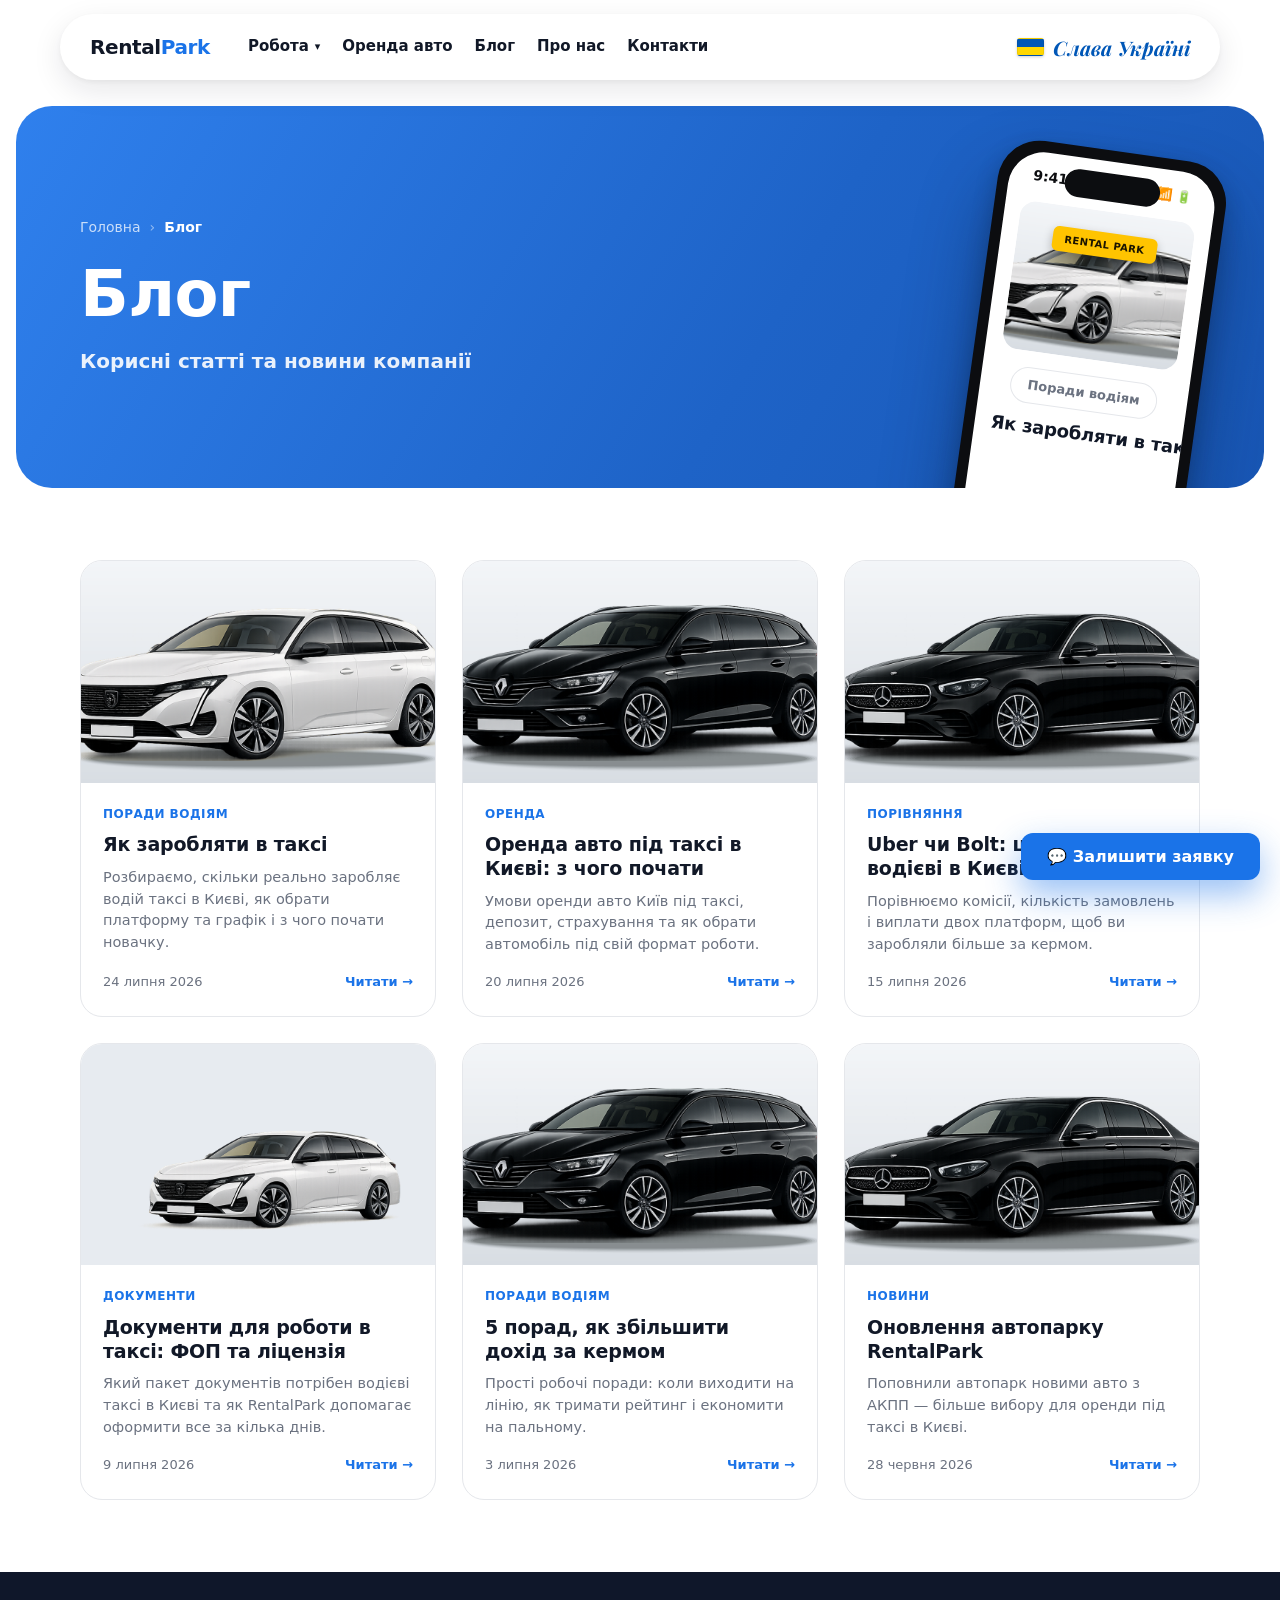
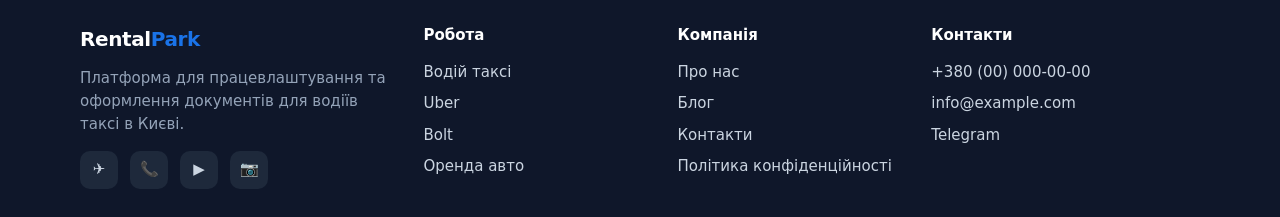
==== commit 84e73bfc: "Add contacts, privacy pages; data-driven rental catalog; content edits - Add Контакти page (phone/em" ====
--- a/blog.html
+++ b/blog.html
@@ -29,7 +29,7 @@
       <a href="orenda.html">Оренда авто</a>
       <a href="blog.html">Блог</a>
       <a href="index.html#about">Про нас</a>
-      <a href="index.html#contacts">Контакти</a>
+      <a href="contacts.html">Контакти</a>
     </nav>
     <div class="nav-right">
       <span class="ua-slogan"><span class="ua-flag" aria-hidden="true"></span>Слава Україні</span>
@@ -151,10 +151,9 @@
         <div class="socials"><a href="#">✈</a><a href="#">📞</a><a href="#">▶</a><a href="#">📷</a></div>
       </div>
       <div><h5>Робота</h5><div class="foot-links"><a href="index.html#work">Водій таксі</a><a href="uber.html">Uber</a><a href="bolt.html">Bolt</a><a href="orenda.html">Оренда авто</a></div></div>
-      <div><h5>Компанія</h5><div class="foot-links"><a href="index.html#about">Про нас</a><a href="blog.html">Блог</a><a href="index.html#contacts">Контакти</a><a href="#">Політика конфіденційності</a></div></div>
-      <div><h5>Контакти</h5><div class="foot-links"><a href="tel:+380000000000">+380 (00) 000-00-00</a><a href="mailto:info@example.com">info@example.com</a><a href="#">Telegram</a><a href="#">Viber</a></div></div>
+      <div><h5>Компанія</h5><div class="foot-links"><a href="index.html#about">Про нас</a><a href="blog.html">Блог</a><a href="contacts.html">Контакти</a><a href="privacy.html">Політика конфіденційності</a></div></div>
+      <div><h5>Контакти</h5><div class="foot-links"><a href="tel:+380000000000">+380 (00) 000-00-00</a><a href="mailto:info@example.com">info@example.com</a><a href="#">Telegram</a></div></div>
     </div>
-    <div class="copyright">© 2026 RentalPark. Прототип для тестування інтерфейсу. Цифри позначені * — потребують заповнення.</div>
   </div>
 </footer>
 
--- a/styles.css
+++ b/styles.css
@@ -523,6 +523,20 @@
   color:#1a1400;font-weight:800;font-size:16px;padding:8px 8px;border-radius:999px;cursor:pointer;
   border:0;font-family:inherit;transition:.15s}
 .btn-book:hover{transform:translateY(-1px)}
+.btn-req{margin:8px 4px 4px;display:flex;align-items:center;justify-content:center;gap:10px;
+  background:transparent;color:#1a1400;font-weight:800;font-size:15px;padding:13px 8px;
+  border-radius:999px;cursor:pointer;border:1.5px solid var(--accent);font-family:inherit;transition:.15s}
+.btn-req:hover{background:rgba(255,196,0,.14)}
+.car-req{display:none;flex-direction:column;flex:1;padding:8px 10px 10px;color:#1a1400}
+.car-req h4{font-size:19px;font-weight:800;margin-bottom:16px}
+.car-req ul{list-style:disc;padding-left:22px;display:flex;flex-direction:column;gap:12px;margin-bottom:22px}
+.car-req li{font-size:15px;font-weight:600;line-height:1.35}
+.btn-close-req{margin-top:auto;background:#fff;color:#111;font-weight:800;font-size:16px;
+  padding:15px 8px;border-radius:999px;cursor:pointer;border:0;font-family:inherit;transition:.15s}
+.btn-close-req:hover{transform:translateY(-1px)}
+.car-card.req-open{background:var(--accent)}
+.car-card.req-open > :not(.car-req){display:none}
+.car-card.req-open .car-req{display:flex}
 
 @media(max-width:1024px){.cars{grid-template-columns:repeat(2,1fr)}}
 @media(max-width:820px){.oh-grid{grid-template-columns:1fr}.catalog-body{grid-template-columns:1fr}
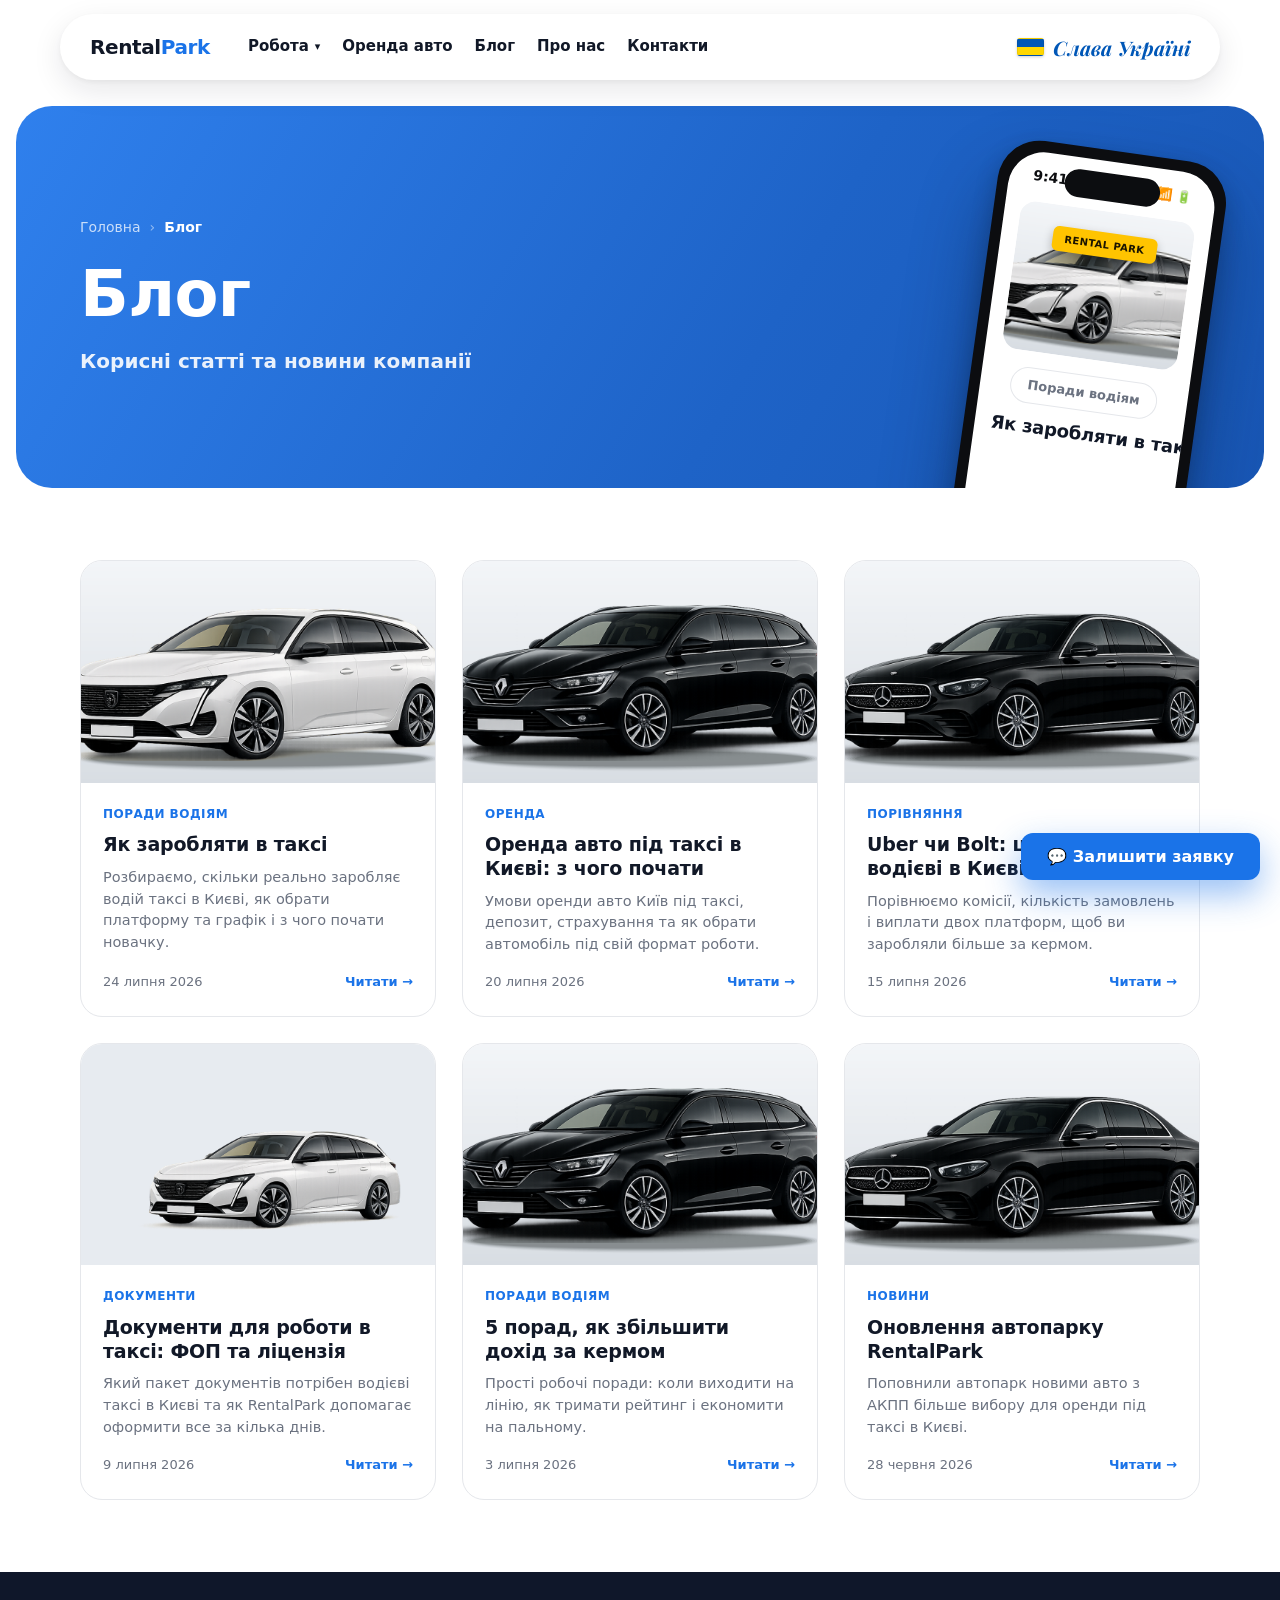
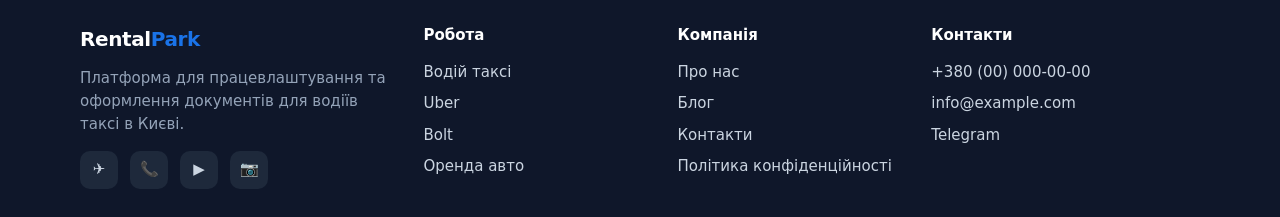
==== commit 2d431f90: "Data-driven blog; rent-out popup; link rent card; remove em dashes - Blog: move posts to posts.json," ====
--- a/blog.html
+++ b/blog.html
@@ -3,7 +3,7 @@
 <head>
 <meta charset="UTF-8">
 <meta name="viewport" content="width=device-width, initial-scale=1">
-<title>Блог — корисні статті для водіїв таксі в Києві | RentalPark</title>
+<title>Блог корисні статті для водіїв таксі в Києві | RentalPark</title>
 <meta name="description" content="Блог RentalPark: як заробляти в таксі, оренда авто Київ, поради для водіїв таксі в Києві, порівняння Uber та Bolt, оформлення документів. Корисні статті та новини компанії.">
 <meta name="keywords" content="блог таксі, як заробляти в таксі, водій таксі Київ, оренда авто Київ, поради водіям, Uber, Bolt">
 <link rel="stylesheet" href="styles.css?v=5">
@@ -75,69 +75,8 @@
 <!-- ARTICLES -->
 <section id="articles">
   <div class="wrap">
-    <div class="grid blog-list">
-
-      <article class="post-card">
-        <a class="post-photo" href="#" onclick="return false;"><img src="peugeot-308.png" alt="Як заробляти в таксі" loading="lazy" onerror="this.style.display='none'"></a>
-        <div class="post-body">
-          <span class="post-cat">Поради водіям</span>
-          <h3>Як заробляти в таксі</h3>
-          <p>Розбираємо, скільки реально заробляє водій таксі в Києві, як обрати платформу та графік і з чого почати новачку.</p>
-          <div class="post-foot"><span>24 липня 2026</span><a class="read" href="#" onclick="return false;">Читати →</a></div>
-        </div>
-      </article>
-
-      <article class="post-card">
-        <a class="post-photo" href="#" onclick="return false;"><img src="renault-megane.png" alt="Оренда авто під таксі" loading="lazy" onerror="this.style.display='none'"></a>
-        <div class="post-body">
-          <span class="post-cat">Оренда</span>
-          <h3>Оренда авто під таксі в Києві: з чого почати</h3>
-          <p>Умови оренди авто Київ під таксі, депозит, страхування та як обрати автомобіль під свій формат роботи.</p>
-          <div class="post-foot"><span>20 липня 2026</span><a class="read" href="#" onclick="return false;">Читати →</a></div>
-        </div>
-      </article>
-
-      <article class="post-card">
-        <a class="post-photo" href="#" onclick="return false;"><img src="mercedes-e.png" alt="Uber чи Bolt" loading="lazy" onerror="this.style.display='none'"></a>
-        <div class="post-body">
-          <span class="post-cat">Порівняння</span>
-          <h3>Uber чи Bolt: що обрати водієві в Києві</h3>
-          <p>Порівнюємо комісії, кількість замовлень і виплати двох платформ, щоб ви заробляли більше за кермом.</p>
-          <div class="post-foot"><span>15 липня 2026</span><a class="read" href="#" onclick="return false;">Читати →</a></div>
-        </div>
-      </article>
-
-      <article class="post-card">
-        <a class="post-photo" href="#" onclick="return false;"><img src="car-rental.png" alt="Документи для роботи в таксі" loading="lazy" onerror="this.style.display='none'"></a>
-        <div class="post-body">
-          <span class="post-cat">Документи</span>
-          <h3>Документи для роботи в таксі: ФОП та ліцензія</h3>
-          <p>Який пакет документів потрібен водієві таксі в Києві та як RentalPark допомагає оформити все за кілька днів.</p>
-          <div class="post-foot"><span>9 липня 2026</span><a class="read" href="#" onclick="return false;">Читати →</a></div>
-        </div>
-      </article>
-
-      <article class="post-card">
-        <a class="post-photo" href="#" onclick="return false;"><img src="renault-megane.png" alt="Як збільшити дохід за кермом" loading="lazy" onerror="this.style.display='none'"></a>
-        <div class="post-body">
-          <span class="post-cat">Поради водіям</span>
-          <h3>5 порад, як збільшити дохід за кермом</h3>
-          <p>Прості робочі поради: коли виходити на лінію, як тримати рейтинг і економити на пальному.</p>
-          <div class="post-foot"><span>3 липня 2026</span><a class="read" href="#" onclick="return false;">Читати →</a></div>
-        </div>
-      </article>
-
-      <article class="post-card">
-        <a class="post-photo" href="#" onclick="return false;"><img src="mercedes-e.png" alt="Оновлення автопарку RentalPark" loading="lazy" onerror="this.style.display='none'"></a>
-        <div class="post-body">
-          <span class="post-cat">Новини</span>
-          <h3>Оновлення автопарку RentalPark</h3>
-          <p>Поповнили автопарк новими авто з АКПП — більше вибору для оренди під таксі в Києві.</p>
-          <div class="post-foot"><span>28 червня 2026</span><a class="read" href="#" onclick="return false;">Читати →</a></div>
-        </div>
-      </article>
-
-    </div>
+    <!-- Новини рендеряться з posts.json через blog.js -->
+    <div class="grid blog-list" id="posts-list"></div>
   </div>
 </section>
 
@@ -190,5 +129,6 @@
 </div>
 
 <script src="app.js"></script>
+<script src="blog.js"></script>
 </body>
 </html>
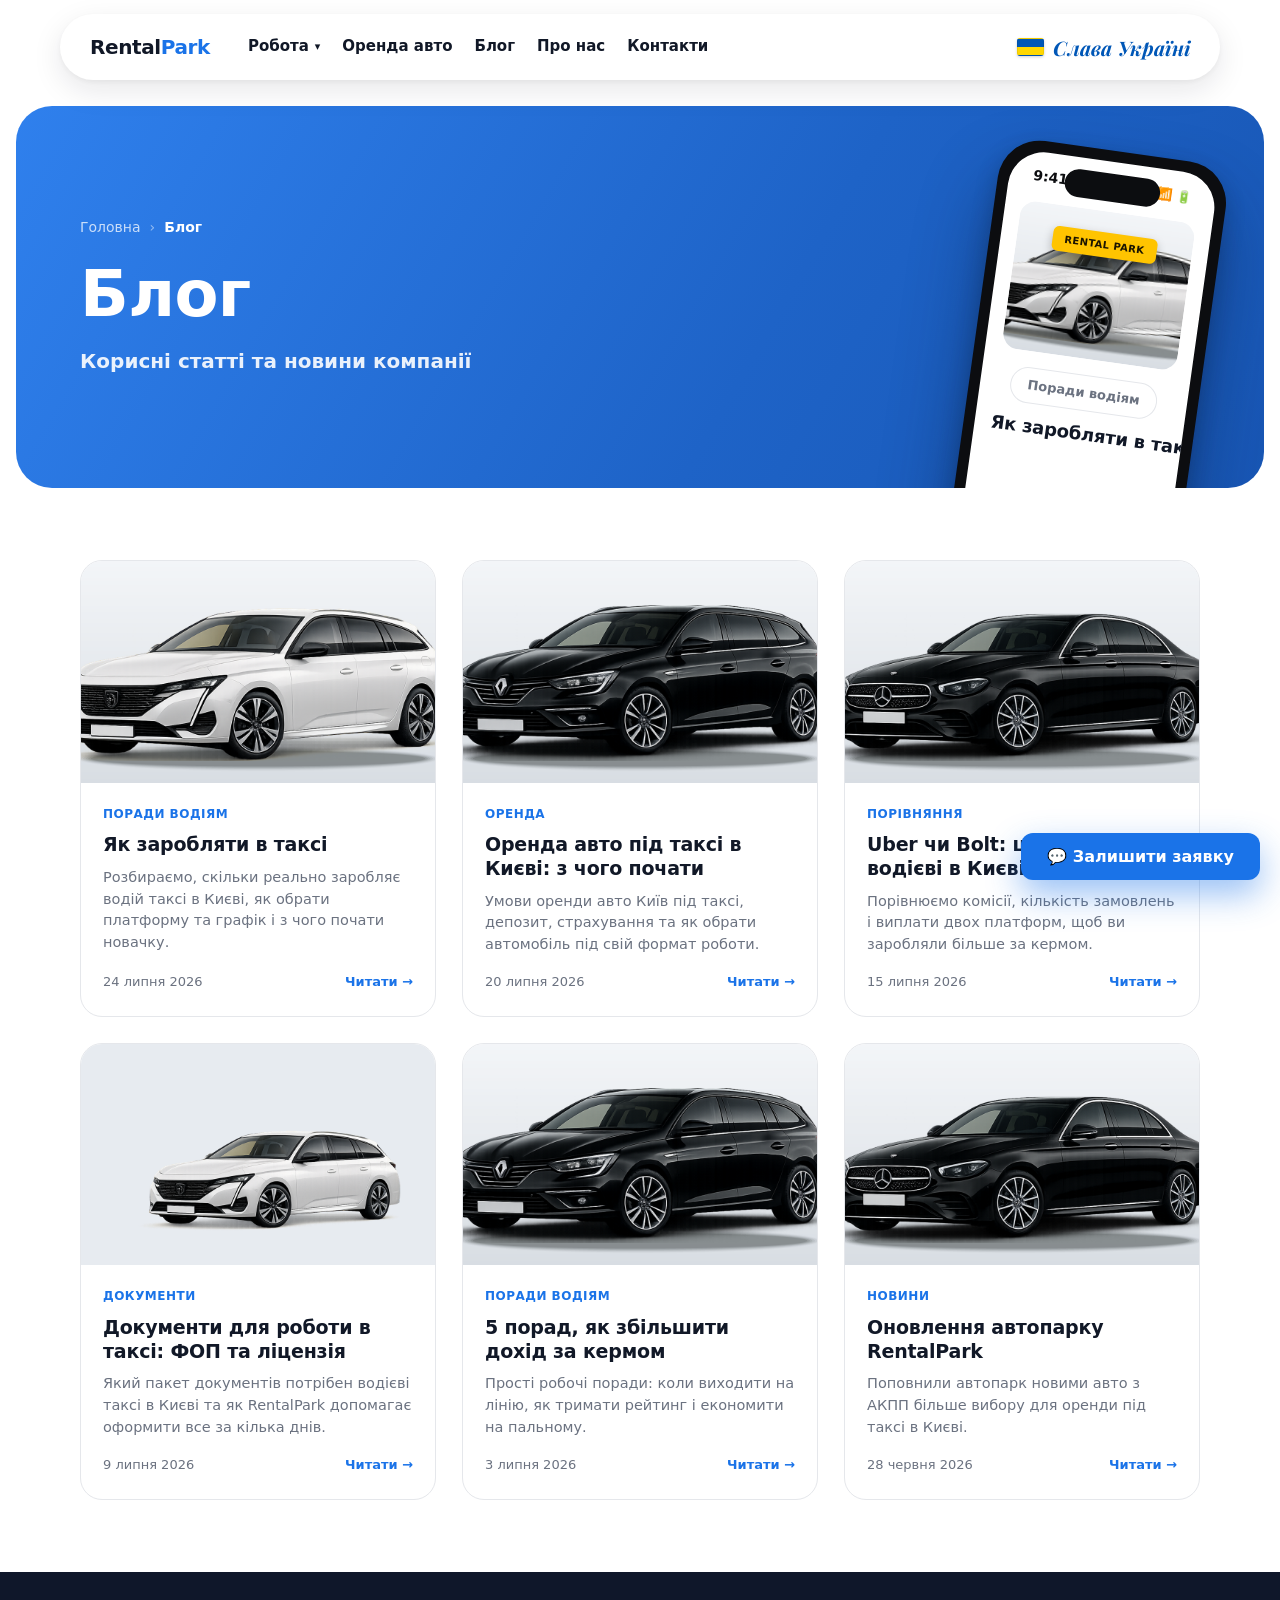
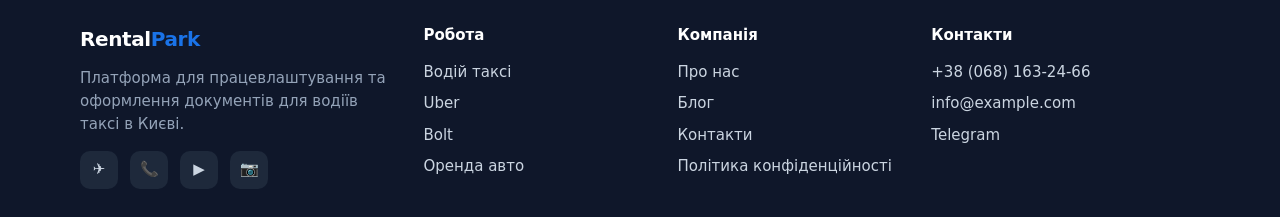
==== commit 114f78c2: "Set real contact phone number across the site - Replace placeholder phone with +380681632466 (tel: l" ====
--- a/blog.html
+++ b/blog.html
@@ -6,7 +6,7 @@
 <title>Блог корисні статті для водіїв таксі в Києві | RentalPark</title>
 <meta name="description" content="Блог RentalPark: як заробляти в таксі, оренда авто Київ, поради для водіїв таксі в Києві, порівняння Uber та Bolt, оформлення документів. Корисні статті та новини компанії.">
 <meta name="keywords" content="блог таксі, як заробляти в таксі, водій таксі Київ, оренда авто Київ, поради водіям, Uber, Bolt">
-<link rel="stylesheet" href="styles.css?v=5">
+<link rel="stylesheet" href="styles.css?v=9">
 <link rel="preconnect" href="https://fonts.googleapis.com">
 <link rel="preconnect" href="https://fonts.gstatic.com" crossorigin>
 <link href="https://fonts.googleapis.com/css2?family=Playfair+Display:ital,wght@1,600;1,700&display=swap" rel="stylesheet">
@@ -22,6 +22,7 @@
         <button type="button" class="drop-toggle" onclick="toggleDrop(this)">Робота <span class="chev">▾</span></button>
         <div class="dropdown">
           <div class="dd-head">Водій</div>
+          <a class="dd-uklon" href="uklon.html"><span class="dd-dot"></span>Uklon</a>
           <a class="dd-uber" href="uber.html"><span class="dd-dot"></span>Uber</a>
           <a class="dd-bolt" href="bolt.html"><span class="dd-dot"></span>Bolt</a>
         </div>
@@ -91,7 +92,7 @@
       </div>
       <div><h5>Робота</h5><div class="foot-links"><a href="index.html#work">Водій таксі</a><a href="uber.html">Uber</a><a href="bolt.html">Bolt</a><a href="orenda.html">Оренда авто</a></div></div>
       <div><h5>Компанія</h5><div class="foot-links"><a href="index.html#about">Про нас</a><a href="blog.html">Блог</a><a href="contacts.html">Контакти</a><a href="privacy.html">Політика конфіденційності</a></div></div>
-      <div><h5>Контакти</h5><div class="foot-links"><a href="tel:+380000000000">+380 (00) 000-00-00</a><a href="mailto:info@example.com">info@example.com</a><a href="#">Telegram</a></div></div>
+      <div><h5>Контакти</h5><div class="foot-links"><a href="tel:+380681632466">+38 (068) 163-24-66</a><a href="mailto:info@example.com">info@example.com</a><a href="#">Telegram</a></div></div>
     </div>
   </div>
 </footer>
--- a/styles.css
+++ b/styles.css
@@ -71,6 +71,8 @@
   .dd-uber .dd-dot{background:#111827}
   .dd-bolt{color:#34C759}
   .dd-bolt .dd-dot{background:#34C759}
+  .dd-uklon{color:#111827}
+  .dd-uklon .dd-dot{background:#A5C400}
 
   /* HERO */
   .hero{background:linear-gradient(180deg,#E9F2FE 0%,#D6E6FF 100%);
@@ -172,6 +174,7 @@
   .ptab:hover{color:var(--ink)}
   .ptab[data-tab="uber"].is-active{background:#0E0E0E;color:#fff}
   .ptab[data-tab="bolt"].is-active{background:#0F1512;color:#fff}
+  .ptab[data-tab="uklon"].is-active{background:#12141C;color:#fff}
   .ptab-mobile{display:none;align-items:center;justify-content:space-between;margin-bottom:14px}
   .pnav{width:46px;height:46px;border-radius:50%;border:1px solid var(--line);background:#fff;
     font-size:22px;line-height:1;cursor:pointer;color:var(--ink)}
@@ -180,8 +183,10 @@
   .pslide.is-active{display:block}
   .pslide-uber{background:#0E0E0E}
   .pslide-bolt{background:#0F1512}
+  .pslide-uklon{background:#12141C}
   .plogo{position:absolute;top:40px;right:52px;font-weight:900;font-size:30px;letter-spacing:-.02em;z-index:3;color:#fff}
   .pslide-bolt .plogo{color:#2FD180}
+  .pslide-uklon .plogo{color:#C9F24A}
   .ptext{position:relative;z-index:2;max-width:48%}
   .pslide h2{color:#fff;margin-bottom:16px}
   .ptext p{color:rgba(255,255,255,.78);font-size:18px;line-height:1.55;margin-bottom:28px}
@@ -196,6 +201,10 @@
   .pslide-bolt .pcar-ph .w{fill:#0F1512}
   .pslide-bolt .pcar-ph .t{fill:#141414}
   .pslide-bolt .pcar-ph .h{fill:#2FD180}
+  .pslide-uklon .pcar-ph .b{fill:#2A2C36}
+  .pslide-uklon .pcar-ph .w{fill:#12141C}
+  .pslide-uklon .pcar-ph .t{fill:#171923}
+  .pslide-uklon .pcar-ph .h{fill:#C9F24A}
   @media(max-width:900px){
     .ptabs{display:none}
     .ptab-mobile{display:flex}
@@ -230,6 +239,10 @@
   .rent-banner p{color:var(--muted);font-size:17px;line-height:1.6;max-width:52%;
     margin-bottom:30px;position:relative;z-index:2}
   .rent-banner .btn-start{position:relative;z-index:2}
+  .rent-banner-alt{background:linear-gradient(135deg,#FFF3C9 0%,#FBFBFA 62%);border:1px solid #F1E4AE;
+    margin-bottom:28px;min-height:220px;padding:30px 56px}
+  .rent-banner-alt h3{font-size:clamp(24px,2.6vw,34px);margin-bottom:10px}
+  .rent-banner-alt p{margin-bottom:18px}
   .rb-car{position:absolute;right:3%;top:50%;transform:translateY(-50%);width:44%;
     max-width:540px;height:auto;pointer-events:none;z-index:1}
   @media(max-width:900px){
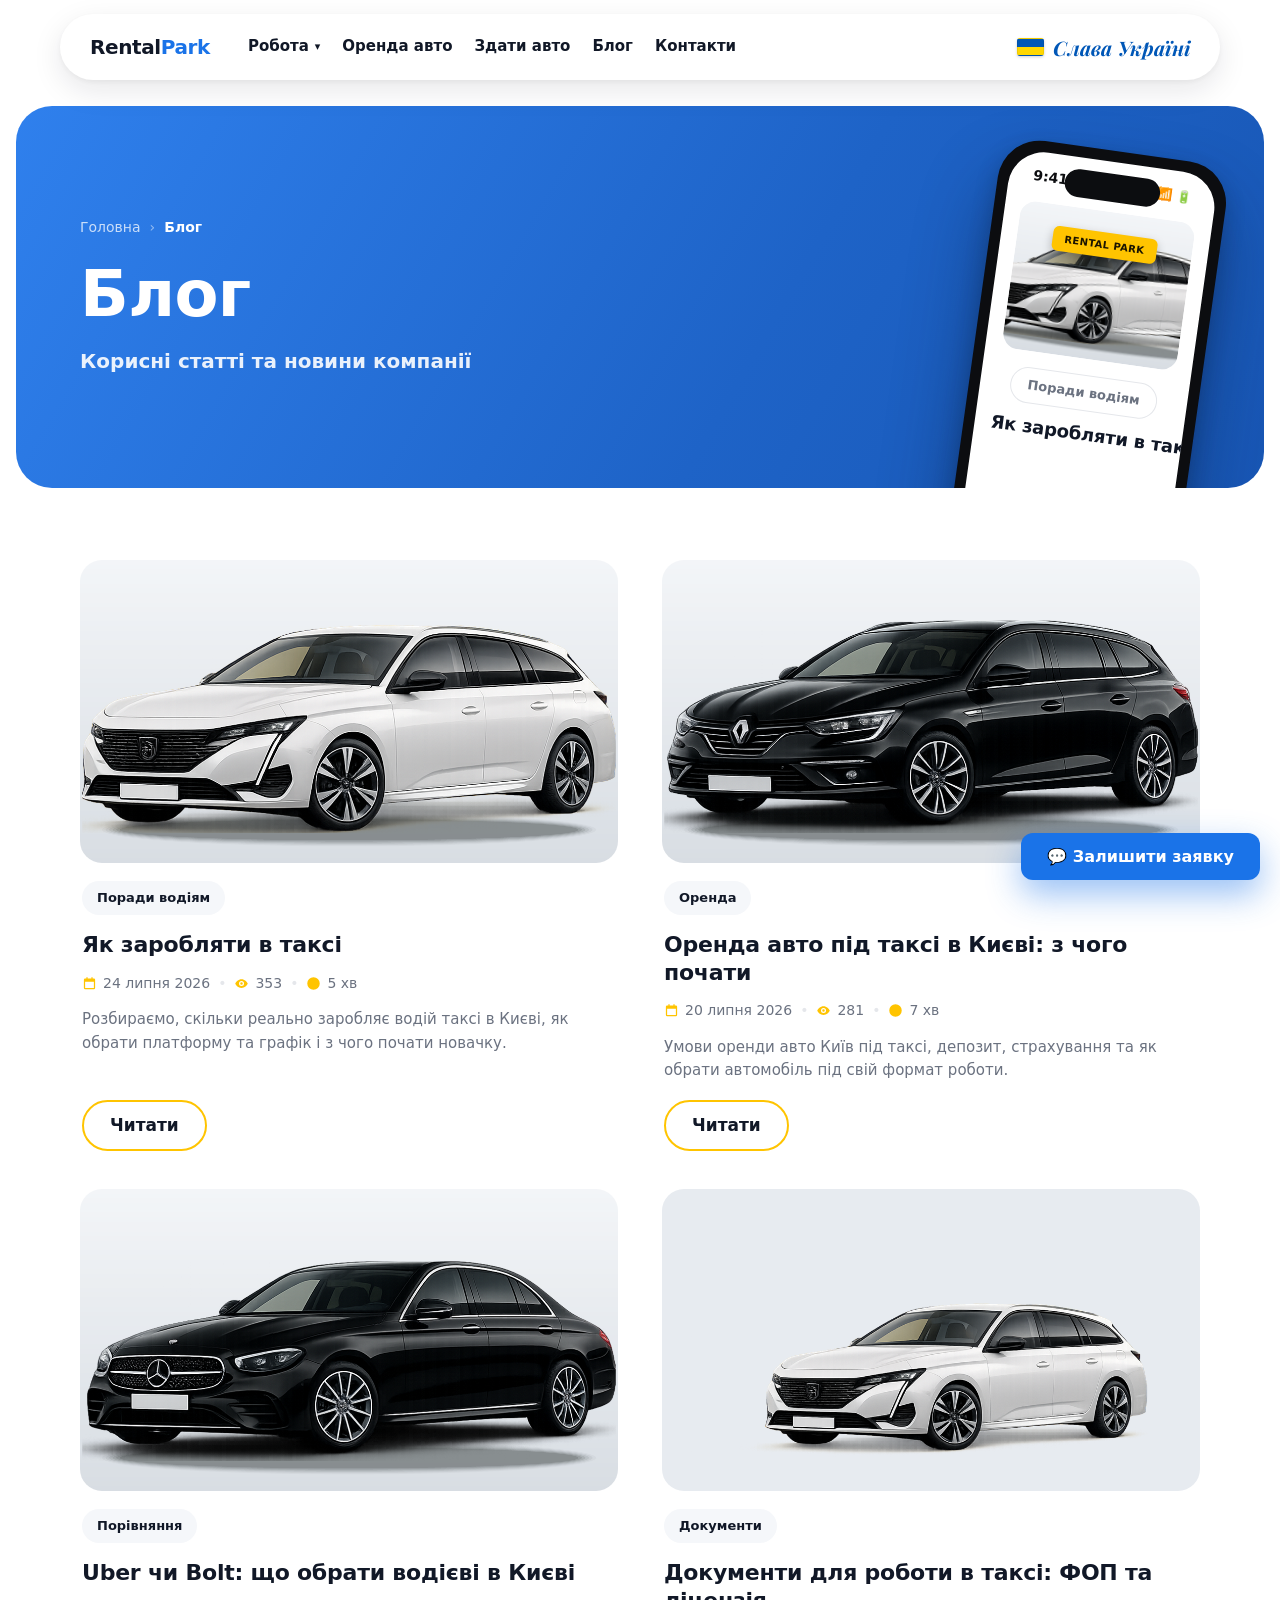
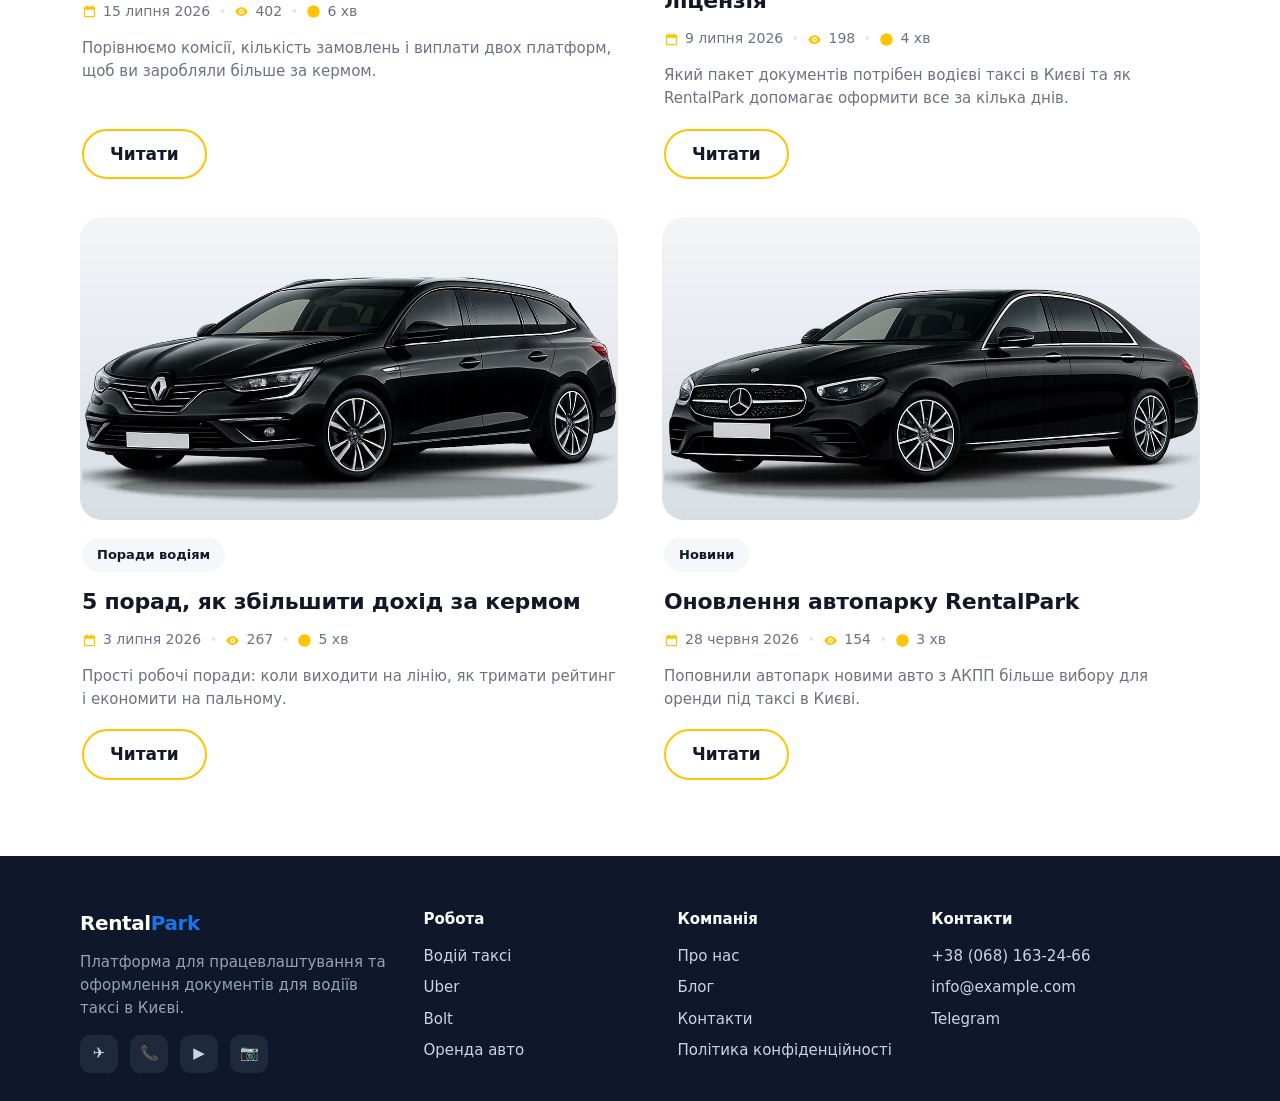
==== commit 2b7da4f7: "Add blog article pages; redesign blog list; header nav updates - Create 6 article pages with real-wo" ====
--- a/blog.html
+++ b/blog.html
@@ -6,7 +6,7 @@
 <title>Блог корисні статті для водіїв таксі в Києві | RentalPark</title>
 <meta name="description" content="Блог RentalPark: як заробляти в таксі, оренда авто Київ, поради для водіїв таксі в Києві, порівняння Uber та Bolt, оформлення документів. Корисні статті та новини компанії.">
 <meta name="keywords" content="блог таксі, як заробляти в таксі, водій таксі Київ, оренда авто Київ, поради водіям, Uber, Bolt">
-<link rel="stylesheet" href="styles.css?v=9">
+<link rel="stylesheet" href="styles.css?v=10">
 <link rel="preconnect" href="https://fonts.googleapis.com">
 <link rel="preconnect" href="https://fonts.gstatic.com" crossorigin>
 <link href="https://fonts.googleapis.com/css2?family=Playfair+Display:ital,wght@1,600;1,700&display=swap" rel="stylesheet">
@@ -28,8 +28,8 @@
         </div>
       </div>
       <a href="orenda.html">Оренда авто</a>
+      <a href="orenda.html">Здати авто</a>
       <a href="blog.html">Блог</a>
-      <a href="index.html#about">Про нас</a>
       <a href="contacts.html">Контакти</a>
     </nav>
     <div class="nav-right">
--- a/styles.css
+++ b/styles.css
@@ -473,22 +473,58 @@
 }
 
 /* BLOG LIST */
-.blog-list{grid-template-columns:repeat(3,1fr);gap:26px}
-.post-card{background:#fff;border:1px solid var(--line);border-radius:22px;overflow:hidden;
-  display:flex;flex-direction:column;transition:.2s}
-.post-card:hover{transform:translateY(-4px);box-shadow:var(--shadow)}
-.post-photo{aspect-ratio:16/10;background:#e7ebf0;overflow:hidden}
-.post-photo img{width:100%;height:100%;object-fit:cover}
-.post-body{padding:22px 22px 24px;display:flex;flex-direction:column;flex:1}
-.post-cat{align-self:flex-start;font-size:12px;font-weight:700;text-transform:uppercase;letter-spacing:.04em;
-  color:var(--primary);margin-bottom:10px}
-.post-card h3{font-size:19px;line-height:1.25;margin-bottom:10px}
-.post-card p{color:var(--muted);font-size:14.5px;line-height:1.5;margin-bottom:16px}
-.post-foot{margin-top:auto;display:flex;align-items:center;justify-content:space-between;
-  font-size:13px;color:var(--muted)}
-.post-foot .read{color:var(--primary);font-weight:700}
-@media(max-width:900px){.blog-list{grid-template-columns:repeat(2,1fr)}}
-@media(max-width:600px){.blog-list{grid-template-columns:1fr}}
+.blog-list{grid-template-columns:repeat(2,1fr);gap:34px 44px}
+.post-card{background:transparent;display:flex;flex-direction:column}
+.post-photo{display:block;aspect-ratio:16/9;background:#e7ebf0;overflow:hidden;
+  border-radius:22px;transition:.2s}
+.post-photo img{width:100%;height:100%;object-fit:cover;transition:transform .3s}
+.post-card:hover .post-photo{box-shadow:var(--shadow)}
+.post-card:hover .post-photo img{transform:scale(1.03)}
+.post-body{padding:18px 2px 4px;display:flex;flex-direction:column;flex:1}
+.post-cat{align-self:flex-start;font-size:13px;font-weight:600;
+  color:var(--ink);background:var(--bg-soft);padding:7px 15px;border-radius:999px;margin-bottom:16px}
+.post-card h3{font-size:22px;line-height:1.25;margin-bottom:14px;font-weight:800}
+.post-card h3 a{color:var(--ink)}
+.post-card h3 a:hover{color:var(--primary)}
+.post-meta{display:flex;align-items:center;flex-wrap:wrap;gap:8px;
+  font-size:14px;color:var(--muted);margin-bottom:14px}
+.pm-item{display:inline-flex;align-items:center;gap:6px}
+.pm-item svg{color:var(--accent);flex:none}
+.pm-dot{color:var(--line)}
+.post-card p{color:var(--muted);font-size:15px;line-height:1.55;margin-bottom:18px}
+.post-read{align-self:flex-start;margin-top:auto;display:inline-flex;align-items:center;
+  font-weight:700;color:var(--ink);border:2px solid var(--accent);
+  padding:10px 26px;border-radius:999px;transition:.2s}
+.post-read:hover{background:var(--accent);color:var(--ink)}
+@media(max-width:600px){.blog-list{grid-template-columns:1fr;gap:30px}}
+
+/* ARTICLE (single post) */
+.article-wrap{max-width:820px;margin:0 auto;padding:34px 0 20px}
+.article-head{margin-bottom:26px}
+.article-head .post-cat{margin-bottom:14px}
+.article-head h1{font-size:clamp(28px,4vw,42px);line-height:1.18;letter-spacing:-.02em;margin-bottom:16px}
+.article-head .post-meta{margin-bottom:0;font-size:14.5px}
+.article-cover{border-radius:22px;overflow:hidden;background:#e7ebf0;aspect-ratio:16/8;margin-bottom:34px}
+.article-cover img{width:100%;height:100%;object-fit:cover}
+.article-doc>p:first-of-type{font-size:19px;line-height:1.55;color:var(--ink)}
+.article-doc h2{font-size:25px;letter-spacing:-.01em;margin:36px 0 12px}
+.article-doc h3{font-size:19px;margin:26px 0 8px}
+.article-doc p{margin:0 0 16px;color:#374151;font-size:17px;line-height:1.62}
+.article-doc ul,.article-doc ol{margin:0 0 18px;padding-left:22px}
+.article-doc li{margin-bottom:9px;color:#374151;font-size:17px;line-height:1.55}
+.article-doc strong{color:var(--ink);font-weight:700}
+.article-doc a{color:var(--primary)}
+.article-doc a:hover{text-decoration:underline}
+.article-note{background:var(--bg-soft);border:1px solid var(--line);border-left:4px solid var(--accent);
+  border-radius:14px;padding:16px 20px;margin:24px 0}
+.article-note p{margin:0;font-size:15.5px;color:#374151}
+.article-cta{background:var(--ink);color:#fff;border-radius:22px;padding:34px 36px;margin:44px 0 10px;
+  display:flex;align-items:center;justify-content:space-between;gap:24px;flex-wrap:wrap}
+.article-cta h3{font-size:23px;margin:0 0 6px;color:#fff}
+.article-cta p{margin:0;color:#cbd5e1;font-size:15.5px}
+.article-cta .btn{white-space:nowrap}
+.article-back{display:inline-flex;align-items:center;gap:8px;margin-top:28px;font-weight:700;color:var(--primary)}
+@media(max-width:600px){.article-cta{padding:26px 24px}}
 
 .catalog{padding:48px 0 72px}
 .sortbar{display:flex;align-items:center;gap:10px;flex-wrap:wrap;margin-bottom:30px}
